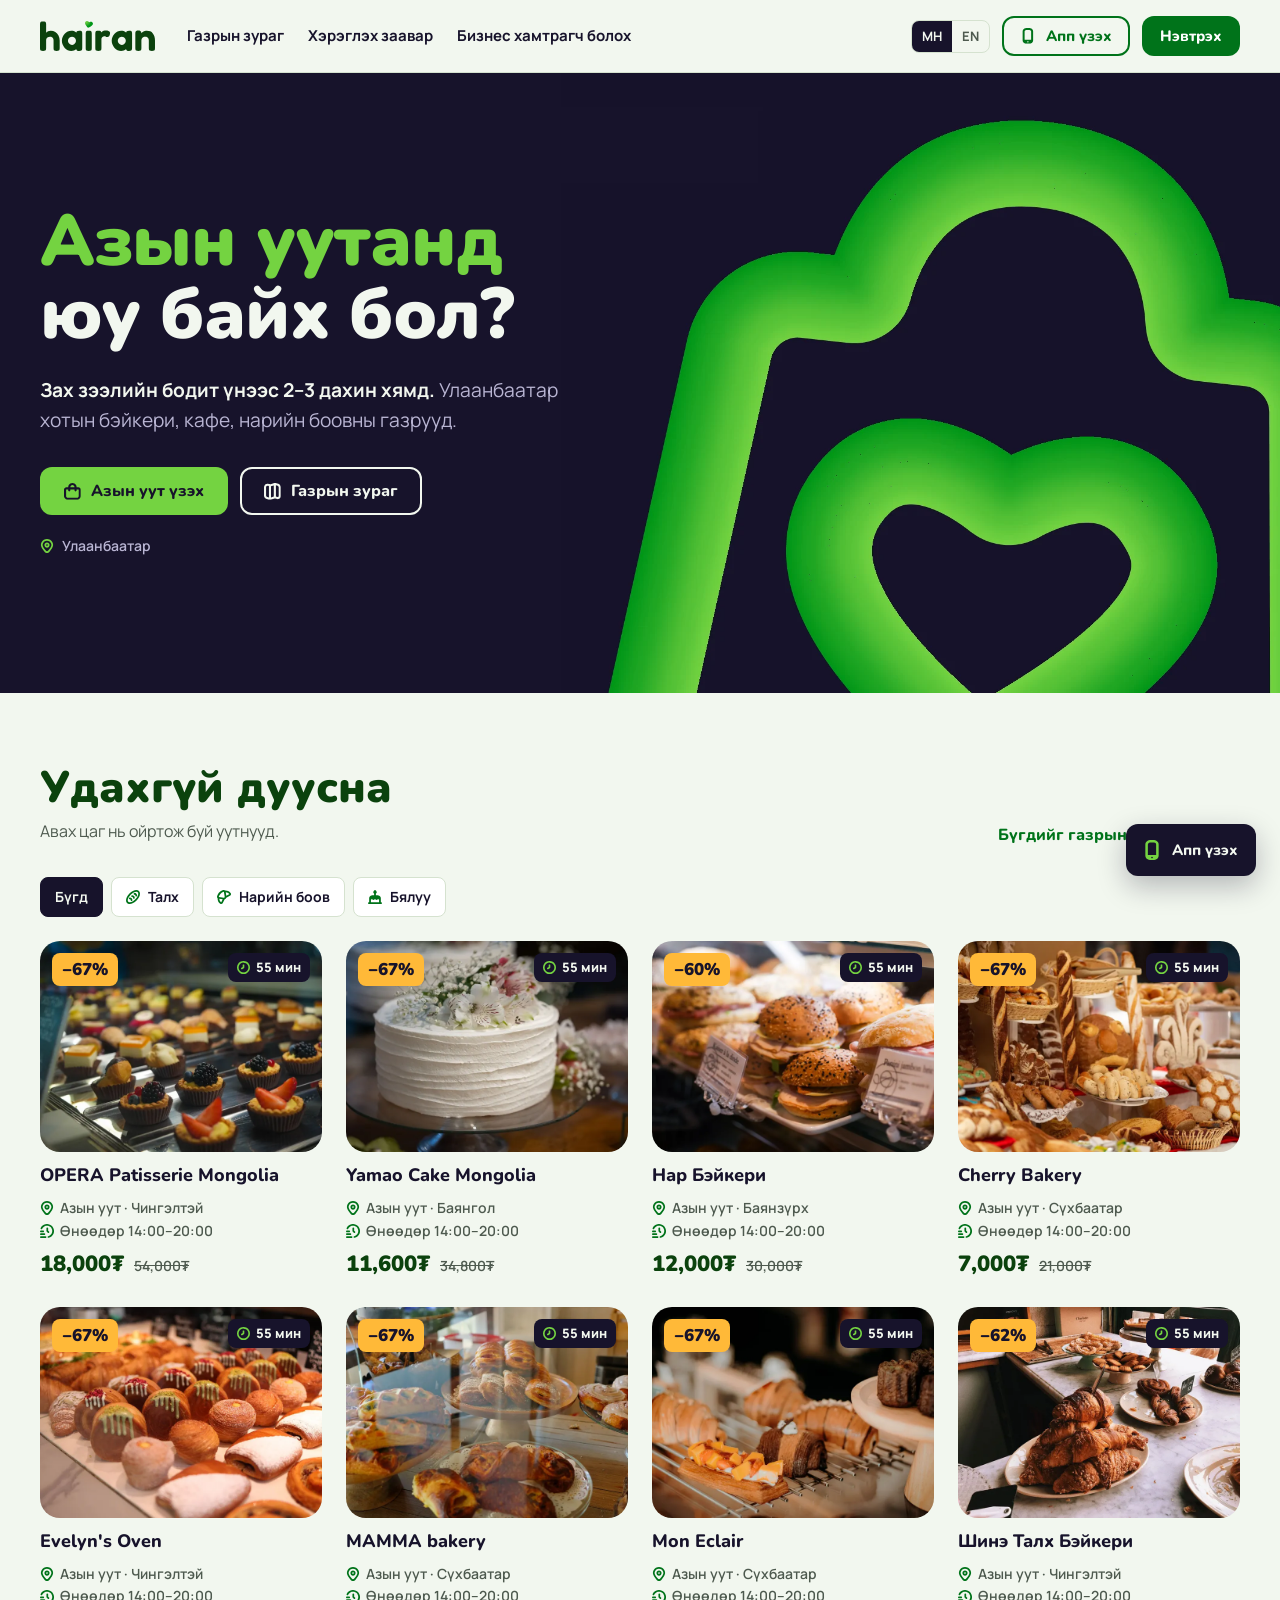
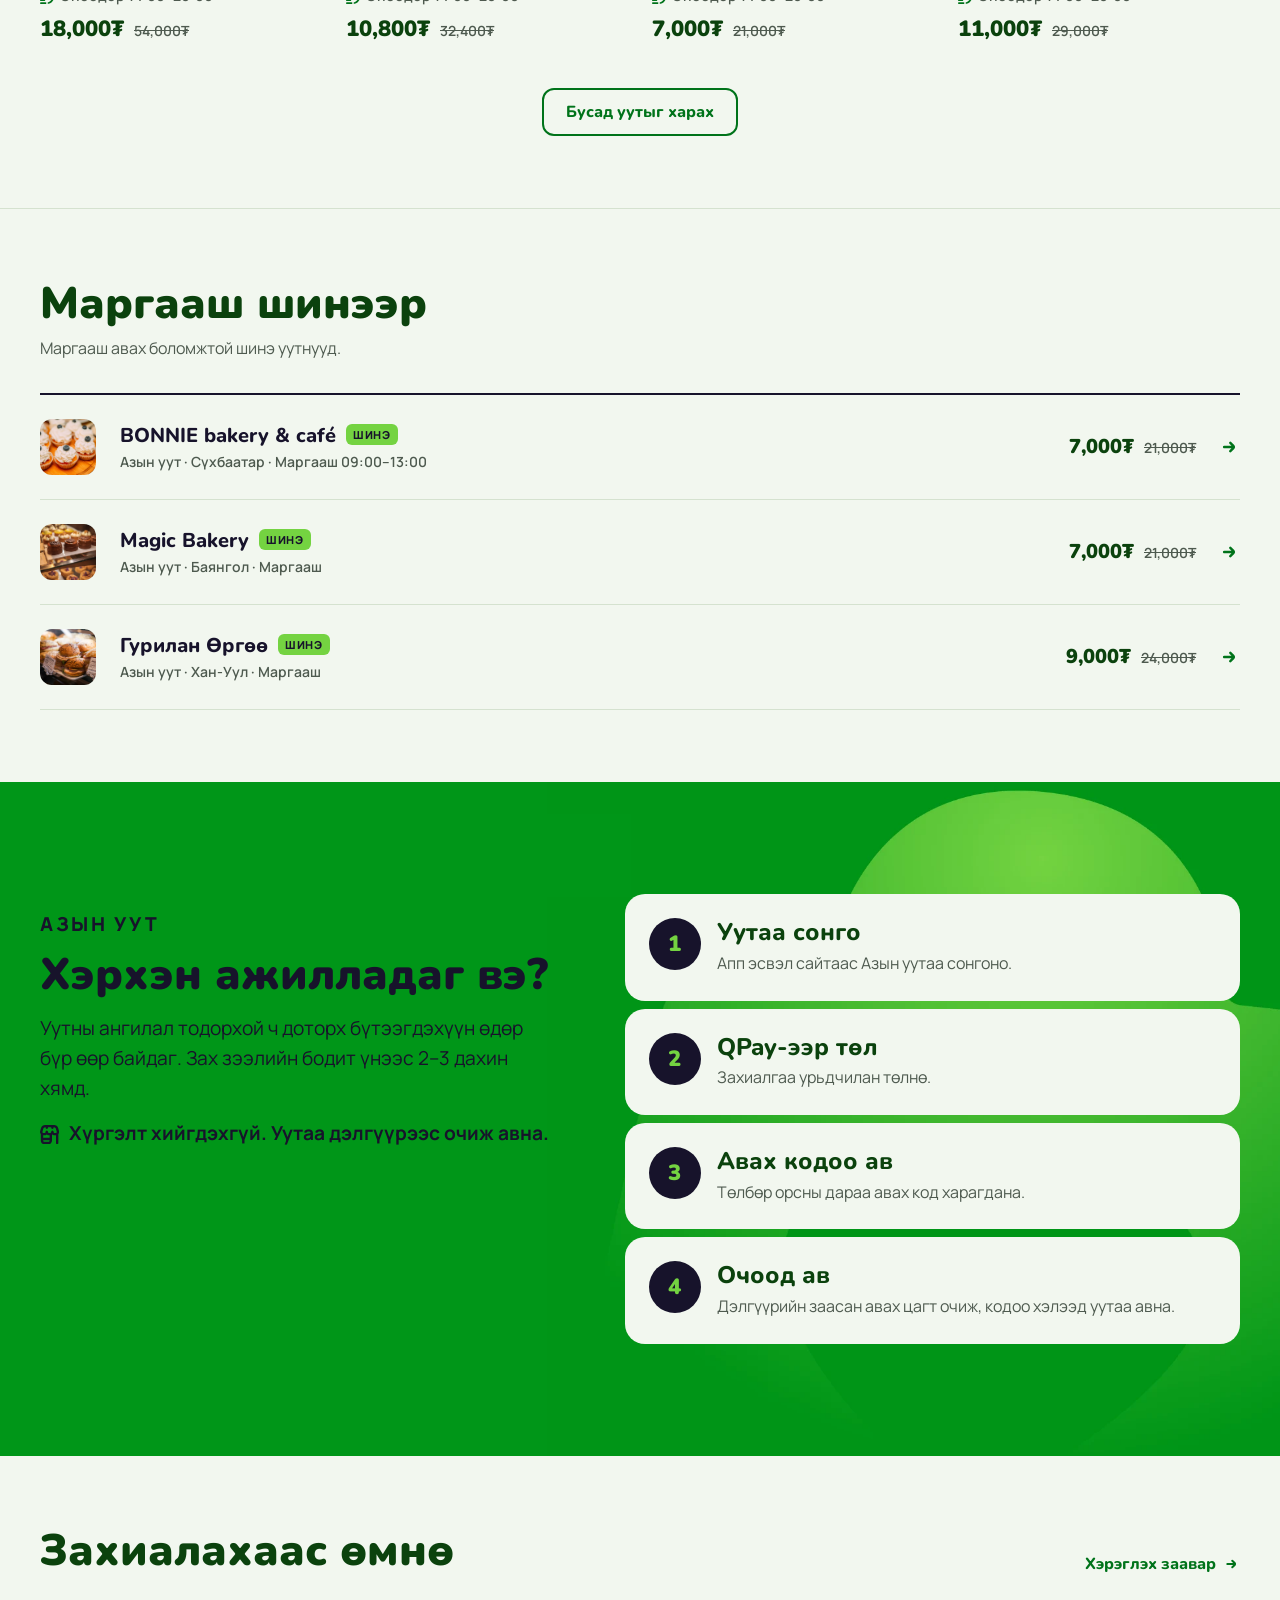
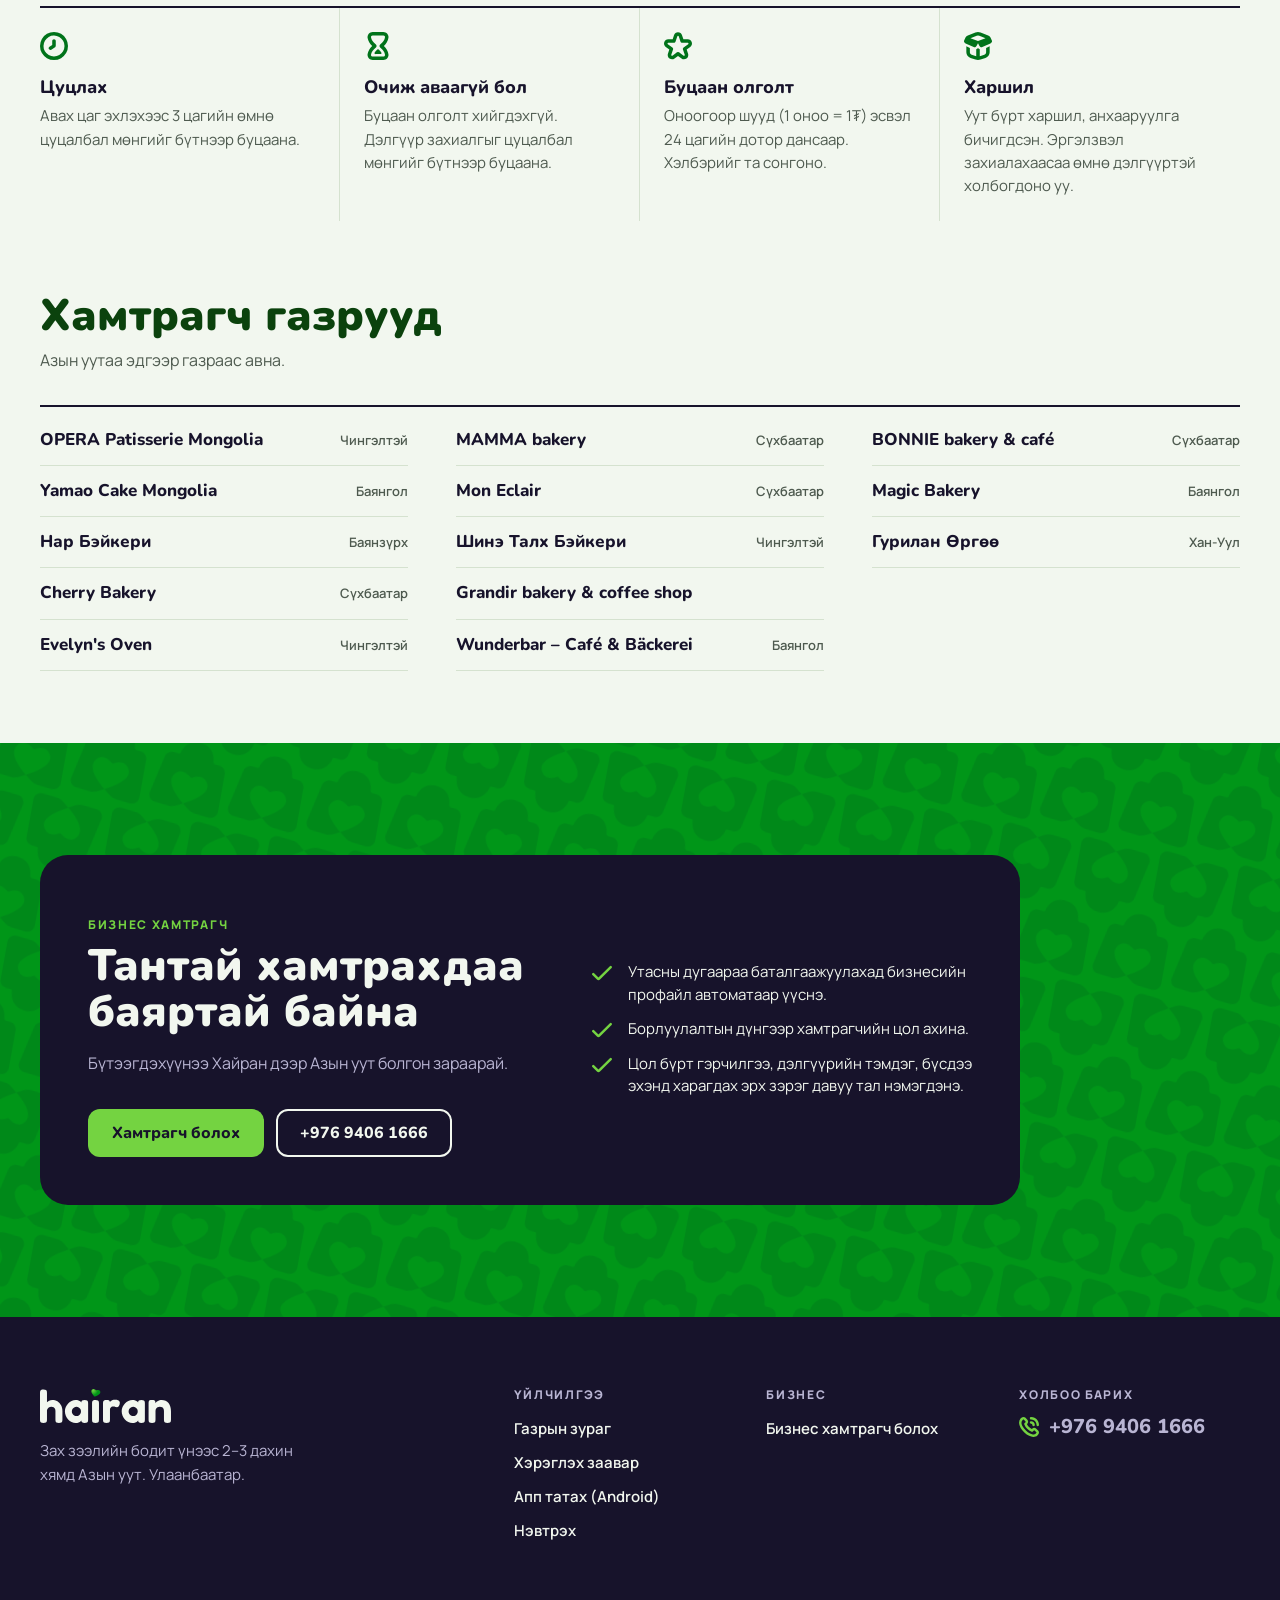
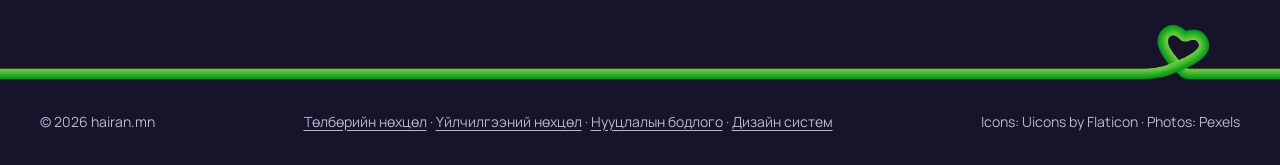
==== index.html @ 7cdca640 "Hairan homepage demo Co-Authored-By: Claude Opus 5.5 <noreply@anthropic.com> Claude-Session: https:/" ====
<!doctype html>
<html lang="mn">
<head>
<meta charset="utf-8">
<meta name="viewport" content="width=device-width, initial-scale=1, viewport-fit=cover">
<title>Хайран · Азын уут</title>
<meta name="claude:viewport-fit-sides" content="cover">
<meta name="description" content="Зах зээлийн бодит үнээс 2–3 дахин хямд Азын уут. Улаанбаатар.">
<link rel="icon" href="assets/logo/logo-icon.svg" type="image/svg+xml">
<link rel="stylesheet" href="css/fonts.css">
<link rel="stylesheet" href="css/tokens.css">
<link rel="stylesheet" href="css/site.css">
<link rel="stylesheet" href="css/app.css">
</head>
<body>
<svg xmlns="http://www.w3.org/2000/svg" aria-hidden="true" style="position:absolute;width:0;height:0;overflow:hidden"><symbol id="i-arrow-right" viewBox="0 0 300 300"><path d="M239 230 288 181Q300 168 300.0 150.0Q300 132 288 119L239 70Q234 65 226.0 65.0Q218 65 212.5 70.5Q207 76 207.0 83.5Q207 91 213 97L247 131L19 132Q11 132 5.5 137.5Q0 143 0 150Q0 158 5.5 163.5Q11 169 19 169H247L213 203Q207 209 207.0 216.5Q207 224 212.5 229.5Q218 235 225.5 235.0Q233 235 239 230Z"/></symbol><symbol id="i-arrow-small-right" viewBox="0 0 300 300"><path d="M213 119 168 74Q163 69 155.0 69.0Q147 69 141.5 74.5Q136 80 136.0 87.5Q136 95 142 101L172 131H63Q55 131 49.5 136.5Q44 142 44.0 150.0Q44 158 49.5 163.5Q55 169 63 169H172L142 199Q136 205 136.0 212.5Q136 220 141.5 225.5Q147 231 155.0 231.0Q163 231 168 226L213 181Q226 168 226.0 150.0Q226 132 213 119Z"/></symbol><symbol id="i-badge-percent" viewBox="0 0 300 300"><path d="M150 300Q135 300 121.5 294.0Q108 288 97 277Q82 278 68.5 272.5Q55 267 44.0 256.0Q33 245 27.5 231.5Q22 218 23 203Q8 190 3.0 170.0Q-2 150 3.0 130.0Q8 110 23 97Q22 82 27.5 68.5Q33 55 44.0 44.0Q55 33 68.5 27.5Q82 22 97 23Q110 8 130.0 3.0Q150 -2 170.0 3.0Q190 8 203 23Q217 22 231.0 27.5Q245 33 256.0 44.0Q267 55 272.5 68.5Q278 82 277 97Q292 110 297.0 130.0Q302 150 297.0 170.0Q292 190 277 203Q278 218 272.5 231.5Q267 245 256.0 256.0Q245 267 231.5 272.5Q218 278 203 277Q192 288 178.5 294.0Q165 300 150 300ZM105 239Q115 239 121.0 248.0Q127 257 138.5 260.5Q150 264 161.5 260.5Q173 257 179 247Q182 242 187.5 240.0Q193 238 198 239Q207 241 215.0 238.5Q223 236 229.5 229.5Q236 223 238.5 215.0Q241 207 239 198Q238 193 240.0 187.5Q242 182 247 179Q257 173 260.5 161.5Q264 150 260.5 138.5Q257 127 247 121Q242 118 240.0 112.5Q238 107 239 102Q241 93 238.5 85.0Q236 77 229.5 70.5Q223 64 215.0 61.5Q207 59 198 61Q193 62 187.5 60.0Q182 58 179 53Q173 43 161.5 39.5Q150 36 138.5 39.5Q127 43 121 53Q118 58 112.5 60.0Q107 62 102 61Q93 59 85.0 61.5Q77 64 70.5 70.5Q64 77 61.5 85.0Q59 93 61 102Q62 107 60.0 112.5Q58 118 53 121Q43 127 39.5 138.5Q36 150 39.5 161.5Q43 173 53 179Q58 182 60.0 187.5Q62 193 61 198Q59 207 61.5 215.0Q64 223 70.5 229.5Q77 236 85.0 238.5Q93 241 102 239ZM106 100Q95 100 90.0 109.5Q85 119 90.0 128.0Q95 137 106.5 137.0Q118 137 122.5 128.0Q127 119 122.5 109.5Q118 100 106 100ZM194 162Q182 163 177.5 172.0Q173 181 177.5 190.5Q182 200 193.5 200.0Q205 200 210.0 190.5Q215 181 210.0 172.0Q205 163 194 162ZM141 198 191 123Q195 116 193.5 108.5Q192 101 185.5 97.0Q179 93 171.5 94.5Q164 96 159 102L109 177Q105 184 106.5 191.5Q108 199 113.5 202.5Q119 206 125 206Q135 206 141 198Z"/></symbol><symbol id="i-bookmark" viewBox="0 0 300 300"><path d="M219 0H81Q63 0 47.0 9.5Q31 19 22.0 34.5Q13 50 12 69V256Q13 269 20.5 280.5Q28 292 40.5 296.5Q53 301 66.0 298.5Q79 296 88 286L149 221L212 287Q221 296 234.5 299.0Q248 302 260.0 297.0Q272 292 279.5 281.0Q287 270 288 256V69Q287 50 278.0 34.5Q269 19 253.0 9.5Q237 0 219 0ZM250 256Q250 261 246.0 262.5Q242 264 239 261L163 181Q157 175 149 175Q141 175 136 181L61 260Q58 263 54.0 261.5Q50 260 50 256V69Q50 56 59.0 46.5Q68 37 81 38H219Q232 37 241.0 46.5Q250 56 250 69Z"/></symbol><symbol id="i-box-open" viewBox="0 0 300 300"><path d="M296 87 284 59Q275 44 259 38L178 5Q164 0 149.5 0.0Q135 0 122 5L41 38Q25 44 16 59L4 87Q-3 97 1.5 108.0Q6 119 17 123L104 162Q108 164 112 164Q119 164 124.5 160.5Q130 157 134 151L150 121L166 151Q170 157 175.5 160.5Q181 164 188 164Q192 164 196 162L283 123Q294 119 298.5 108.0Q303 97 296 87ZM231 67 150 97 69 67 136 40Q143 37 150.0 37.0Q157 37 164 40ZM275 154V216Q275 237 262.5 254.0Q250 271 230 278L178 295Q165 300 150.0 300.0Q135 300 122 295L70 278Q50 271 37.5 254.0Q25 237 25 216V154L63 171V216Q63 225 68.0 232.5Q73 240 82 243L131 259V184Q143 180 150 171Q157 180 169 185V259L218 243Q227 240 232.0 232.5Q237 225 237 216V171Z"/></symbol><symbol id="i-bread" viewBox="0 0 300 300"><path d="M79 300Q63 301 48.0 295.0Q33 289 22 278Q1 257 0.5 222.5Q0 188 19.0 148.5Q38 109 73.5 73.5Q109 38 148.5 19.0Q188 0 222.5 0.5Q257 1 278.0 22.0Q299 43 299.5 77.5Q300 112 281.0 151.5Q262 191 226.5 226.0Q191 261 152.0 280.5Q113 300 79 300ZM221 38Q196 38 165 53Q131 70 100 100Q72 129 55 161Q40 191 38.0 215.5Q36 240 48.0 252.0Q60 264 84.5 262.0Q109 260 139 245Q171 228 199.5 199.5Q228 171 245 139Q260 109 262.0 84.5Q264 60 251.5 48.0Q239 36 221 38ZM188 169Q188 157 184.0 146.5Q180 136 172.0 128.0Q164 120 153.5 116.0Q143 112 131 113Q123 112 118.0 117.5Q113 123 112.5 131.0Q112 139 117.5 144.5Q123 150 131.0 149.5Q139 149 145.0 155.0Q151 161 150.5 169.0Q150 177 155.5 182.5Q161 188 169.0 188.0Q177 188 182.5 182.5Q188 177 188 169ZM238 119Q238 107 234.0 96.5Q230 86 222.0 78.0Q214 70 203.5 66.0Q193 62 181 63Q173 62 167.5 67.5Q162 73 162.5 81.0Q163 89 168.0 94.5Q173 100 181.0 99.5Q189 99 195.0 105.0Q201 111 200.5 119.0Q200 127 205.5 132.5Q211 138 219.0 137.5Q227 137 232.5 132.0Q238 127 238 119ZM138 219Q138 207 134.0 196.5Q130 186 122.0 178.0Q114 170 103.5 166.0Q93 162 81 163Q73 162 67.5 167.5Q62 173 62.5 181.0Q63 189 68.0 194.5Q73 200 81.0 199.5Q89 199 95.0 205.0Q101 211 100.5 219.0Q100 227 105.5 232.5Q111 238 119.0 237.5Q127 237 132.5 232.0Q138 227 138 219Z"/></symbol><symbol id="i-cake-birthday" viewBox="0 0 300 300"><path d="M281 262H275V179Q275 161 266.0 145.5Q257 130 242.0 121.5Q227 113 209 113H169V79Q177 74 182.0 65.5Q187 57 187 47Q184 25 169 9Q161 0 150.0 0.0Q139 0 131 9Q116 25 113 47Q113 57 118.0 65.5Q123 74 131 79V112H91Q73 113 58.0 121.5Q43 130 34.0 145.5Q25 161 25 179V262H19Q11 262 5.5 267.5Q0 273 0.0 281.0Q0 289 5.5 294.5Q11 300 19 300H281Q289 300 294.5 294.5Q300 289 300.0 281.0Q300 273 294.5 267.5Q289 262 281 262ZM63 209Q71 207 77.0 200.5Q83 194 84 186Q86 198 95.5 205.5Q105 213 117.0 213.0Q129 213 138.5 205.5Q148 198 150 186Q152 198 161.5 205.5Q171 213 183.0 213.0Q195 213 204.5 205.5Q214 198 216 186Q217 194 223.0 200.5Q229 207 237 209V262H63Z"/></symbol><symbol id="i-check" viewBox="0 0 300 300"><path d="M97 258Q84 258 74 249L6 180Q0 175 0.0 167.0Q0 159 6 154Q11 148 19.0 148.0Q27 148 32 154L97 218L268 47Q273 42 281.0 42.0Q289 42 294 47Q300 53 300.0 60.5Q300 68 294 74L120 249Q110 258 97 258Z"/></symbol><symbol id="i-clock" viewBox="0 0 300 300"><path d="M150 0Q109 0 74.5 20.0Q40 40 20.0 74.5Q0 109 0.0 150.0Q0 191 20.0 225.5Q40 260 74.5 280.0Q109 300 150.0 300.0Q191 300 225.5 280.0Q260 260 280.0 225.5Q300 191 300.0 150.0Q300 109 280.0 74.5Q260 40 225.5 20.0Q191 0 150 0ZM150 262Q119 262 93.5 247.0Q68 232 52.5 206.5Q37 181 37.5 150.0Q38 119 53.0 93.5Q68 68 93.5 52.5Q119 37 150.0 37.5Q181 38 206.5 53.0Q232 68 247.5 93.5Q263 119 262.5 150.0Q262 181 247.0 206.5Q232 232 206.5 247.0Q181 262 150 263ZM131 138 101 157Q95 161 93.0 168.5Q91 176 95 183Q99 189 107.0 191.0Q115 193 121 189L157 166Q163 163 166.0 157.0Q169 151 169 145V97Q169 89 163.5 83.5Q158 78 150 78Q142 78 136.5 83.5Q131 89 131 97Z"/></symbol><symbol id="i-croissant" viewBox="0 0 300 300"><path d="M291 62Q269 36 238.5 23.0Q208 10 174 13Q171 9 166 6Q158 1 149.0 0.0Q140 -1 132 2Q93 14 62.5 40.0Q32 66 14 101Q7 116 2 133Q-1 141 0.0 150.0Q1 159 6 167Q9 171 13 175Q11 208 23.5 238.5Q36 269 62 291Q69 297 78.0 299.0Q87 301 96.0 299.0Q105 297 112.5 291.5Q120 286 124 277L165 199Q177 195 186.0 186.0Q195 177 199 164L277 124Q286 120 291.5 112.5Q297 105 299.0 96.0Q301 87 299.0 78.0Q297 69 291 62ZM38 144Q49 106 77.0 78.0Q105 50 143 38Q145 37 146.5 38.0Q148 39 148 41L165 143Q166 153 159.5 159.5Q153 166 143 165L41 149Q39 148 38.0 146.5Q37 145 38 144ZM91 260Q90 262 88.5 262.5Q87 263 86 262Q70 248 60.5 228.5Q51 209 51 188L122 199ZM260 91 199 122 188 50Q209 51 228.5 60.0Q248 69 262 86Q263 87 262.5 88.5Q262 90 260 91Z"/></symbol><symbol id="i-cross" viewBox="0 0 300 300"><path d="M177 150 295 32Q300 27 300.0 19.0Q300 11 294.5 5.5Q289 0 281.0 0.0Q273 0 268 5L150 123L32 5Q27 0 19.0 0.0Q11 0 5.5 5.5Q0 11 0.0 19.0Q0 27 5 32L123 150L5 268Q0 273 0.0 281.0Q0 289 5.5 294.5Q11 300 19.0 300.0Q27 300 32 295L150 177L268 295Q273 300 281.0 300.0Q289 300 294.5 294.5Q300 289 300.0 281.0Q300 273 295 268Z"/></symbol><symbol id="i-envelope" viewBox="0 0 300 300"><path d="M231 12H69Q50 13 34.5 22.0Q19 31 9.5 47.0Q0 63 0 81V219Q0 237 9.5 253.0Q19 269 34.5 278.0Q50 287 69 287H231Q250 287 265.5 278.0Q281 269 290.5 253.0Q300 237 300 219V81Q300 63 290.5 47.0Q281 31 265.5 22.0Q250 13 231 13ZM231 50Q243 50 252 58L171 139Q162 147 150.0 147.0Q138 147 130 139L48 58Q57 50 69 50ZM231 250H69Q56 250 47.0 241.0Q38 232 38 219V100L103 166Q112 175 124.5 180.0Q137 185 150.0 185.0Q163 185 175.5 180.0Q188 175 197 166L263 100V219Q262 232 253.0 241.0Q244 250 231 250Z"/></symbol><symbol id="i-globe" viewBox="0 0 300 300"><path d="M150 0Q109 0 74.5 20.0Q40 40 20.0 74.5Q0 109 0.0 150.0Q0 191 20.0 225.5Q40 260 74.5 280.0Q109 300 150.0 300.0Q191 300 225.5 280.0Q260 260 280.0 225.5Q300 191 300.0 150.0Q300 109 280.0 74.5Q260 40 225.5 20.0Q191 0 150 0ZM262 137H218Q214 88 190 45Q219 56 238.5 81.0Q258 106 262 138ZM121 175H179Q171 215 150 249Q129 215 121 175ZM119 137Q125 91 150 51Q175 91 181 138ZM110 45Q86 88 82 138H38Q42 106 61.5 81.0Q81 56 110 45ZM40 175H83Q89 218 110 255Q84 245 65.5 224.0Q47 203 40 175ZM190 255Q211 218 217 175H260Q253 203 234.5 224.0Q216 245 190 255Z"/></symbol><symbol id="i-heart" viewBox="0 0 300 300"><path d="M216 23Q196 23 178.5 32.0Q161 41 150 57Q139 41 121.5 32.0Q104 23 84 23Q61 24 41.0 36.5Q21 49 10.0 69.5Q-1 90 0 114Q0 153 35 199Q62 235 108 273Q126 288 150.0 288.0Q174 288 193 273Q238 235 265 199Q300 153 300 114Q301 90 290.0 69.5Q279 49 259.0 36.5Q239 24 216 23ZM168 244Q160 251 150.0 251.0Q140 251 132 244Q87 207 62.5 173.0Q38 139 38 114Q36 93 50.0 77.5Q64 62 84 61Q105 62 118.5 77.5Q132 93 131 114Q131 122 136.5 127.5Q142 133 150.0 133.0Q158 133 163.5 127.5Q169 122 169 114Q168 93 181.5 77.5Q195 62 216 61Q236 62 250.0 77.5Q264 93 262 114Q263 139 238.0 173.0Q213 207 168 244Z"/></symbol><symbol id="i-home" viewBox="0 0 300 300"><path d="M287 109 199 20Q185 7 167.5 2.5Q150 -2 132.5 2.5Q115 7 101 20L13 109Q0 121 0 140V269Q0 282 9.0 291.0Q18 300 31 300H269Q282 300 291.0 291.0Q300 282 300 269V140Q300 121 287 109ZM262 262H200V223Q200 203 186.0 189.0Q172 175 152 175H148Q128 175 114.0 189.0Q100 203 100 223V262H37V140Q38 137 39 135L128 47Q137 37 150.0 37.0Q163 37 172 47L261 135Q262 137 263 140V262Z"/></symbol><symbol id="i-hourglass-end" viewBox="0 0 300 300"><path d="M213 150Q232 133 245.0 110.5Q258 88 262 62Q264 51 260.5 39.5Q257 28 249.5 19.0Q242 10 231.0 5.0Q220 0 208 0H92Q80 0 69.5 5.0Q59 10 51.0 19.0Q43 28 40.0 39.5Q37 51 38 62Q43 88 55.5 110.5Q68 133 88 150Q68 167 55.5 189.5Q43 212 38 238Q37 249 40.0 260.5Q43 272 51.0 281.0Q59 290 69.5 295.0Q80 300 92 300H208Q220 300 231.0 295.0Q242 290 249.5 281.0Q257 272 260.5 260.5Q264 249 262 238Q258 212 245.0 189.5Q232 167 213 150ZM221 256Q216 262 208 262H92Q84 262 79.0 256.5Q74 251 75 243Q82 201 128 165Q135 159 135.0 150.0Q135 141 128 135Q82 99 75 57Q74 49 79.0 43.5Q84 38 92 38H208Q216 38 221.0 43.5Q226 49 225 57Q219 99 173 135Q166 141 166.0 150.0Q166 159 173 165Q219 201 225 243Q226 251 221 256ZM160 190 157 187Q154 185 150.0 185.0Q146 185 143 187L140 190Q122 203 113 223Q111 228 114.5 233.0Q118 238 123 237H177Q182 237 185.5 232.5Q189 228 187 223Q178 203 160 190Z"/></symbol><symbol id="i-leaf" viewBox="0 0 300 300"><path d="M288 12Q281 6 272.0 2.5Q263 -1 253 0Q205 5 162 16Q90 33 62 62Q40 84 31.0 112.5Q22 141 26.5 170.5Q31 200 49 224L5 268Q0 273 0.0 281.0Q0 289 5.5 294.5Q11 300 19.0 300.0Q27 300 32 295L76 251Q100 269 129.5 273.5Q159 278 187.5 269.0Q216 260 238 238Q267 209 285 138Q295 95 300 46Q301 37 297.5 28.0Q294 19 288 12ZM211 212Q190 234 159.5 237.0Q129 240 103 224L207 119Q213 114 213.0 106.0Q213 98 207.5 92.5Q202 87 194.0 87.0Q186 87 180 93L76 197Q60 171 63.0 140.5Q66 110 88 89Q108 69 161 55Q205 43 257 38Q259 37 261.0 39.0Q263 41 262 43Q258 95 246 139Q231 192 211 212Z"/></symbol><symbol id="i-map" viewBox="0 0 300 300"><path d="M256 14H255L223 3Q204 -3 184 2L118 22Q108 24 98 20L92 17Q77 11 60.0 12.5Q43 14 29.5 23.0Q16 32 8.0 47.0Q0 62 0 78V222Q0 245 13.5 262.5Q27 280 48 286L82 297Q92 300 101.5 300.0Q111 300 120 298L189 278Q197 276 204 279L233 287Q245 290 257.0 287.0Q269 284 279.0 276.5Q289 269 294.5 257.5Q300 246 300 234V77Q300 56 288.0 38.5Q276 21 256 14ZM175 44V243L125 257V58ZM59 250Q49 248 43.5 240.0Q38 232 37 222V78Q37 71 40.5 64.5Q44 58 51.0 53.5Q58 49 67 49Q72 49 77 51L88 56V259ZM263 234Q262 242 256.0 247.0Q250 252 242 251L213 242V39L243 50Q252 53 257.0 60.5Q262 68 263 77Z"/></symbol><symbol id="i-marker" viewBox="0 0 300 300"><path d="M150 0Q114 0 84.0 17.5Q54 35 36.5 65.5Q19 96 19 131Q19 185 101 278Q110 288 123.0 294.0Q136 300 150.0 300.0Q164 300 177.0 294.0Q190 288 200 278Q281 185 281 131Q281 96 263.5 65.5Q246 35 216.0 17.5Q186 0 150 0ZM171 253Q163 262 150.0 262.0Q137 262 129 253Q94 214 75.0 182.0Q56 150 56 131Q56 106 68.5 84.5Q81 63 102.5 50.5Q124 38 149.5 38.0Q175 38 196.5 50.5Q218 63 231.0 84.5Q244 106 244 131Q244 150 225.0 182.0Q206 214 171 253ZM150 76Q127 76 111.0 92.0Q95 108 95.0 130.5Q95 153 111.0 169.0Q127 185 150.0 185.0Q173 185 189.0 169.0Q205 153 205.0 130.5Q205 108 189.0 92.0Q173 76 150 76ZM150 147Q145 147 140.5 144.5Q136 142 134.0 137.0Q132 132 133.0 127.0Q134 122 138.0 118.5Q142 115 147.0 114.0Q152 113 156.5 114.5Q161 116 164.0 120.5Q167 125 167.0 131.0Q167 137 162.0 142.0Q157 147 150 147Z"/></symbol><symbol id="i-menu-burger" viewBox="0 0 300 300"><path d="M281 131H19Q11 131 5.5 136.5Q0 142 0.0 150.0Q0 158 5.5 163.5Q11 169 19 169H281Q289 169 294.5 163.5Q300 158 300.0 150.0Q300 142 294.5 136.5Q289 131 281 131ZM19 81H281Q289 81 294.5 75.5Q300 70 300.0 62.5Q300 55 294.5 49.5Q289 44 281 44H19Q11 44 5.5 49.5Q0 55 0.0 62.5Q0 70 5.5 75.5Q11 81 19 81ZM281 219H19Q11 219 5.5 224.5Q0 230 0.0 237.5Q0 245 5.5 250.5Q11 256 19 256H281Q289 256 294.5 250.5Q300 245 300.0 237.5Q300 230 294.5 224.5Q289 219 281 219Z"/></symbol><symbol id="i-phone-call" viewBox="0 0 300 300"><path d="M219 300Q189 301 152.0 282.5Q115 264 80.5 232.0Q46 200 25 165Q2 126 1 91Q-1 52 23 24L37 12Q50 0 67.5 0.5Q85 1 98 13L125 42Q138 55 137.5 72.5Q137 90 125 103L120 108Q131 132 149.5 150.5Q168 169 192 180L197 175Q210 163 228.0 163.0Q246 163 259 175L287 201Q300 214 300.0 232.0Q300 250 288 263L276 277Q264 288 249.5 294.0Q235 300 219 300ZM49 51Q32 73 40 107Q48 137 73.5 170.0Q99 203 133.0 228.0Q167 253 197 260Q230 268 249 251L261 237Q263 235 263.0 232.5Q263 230 261 228L233 202Q230 200 228.0 200.0Q226 200 223 202L209 216Q205 220 199.5 221.0Q194 222 189 220Q151 206 122.5 177.5Q94 149 80 111Q78 106 79.0 100.5Q80 95 84 91L98 77Q100 75 100.0 72.5Q100 70 98 68L71 39Q69 37 67.0 37.5Q65 38 63 39ZM210 189ZM300 119Q300 87 284.0 59.5Q268 32 240.5 16.0Q213 0 181 0Q173 0 167.5 5.5Q162 11 162.5 19.0Q163 27 168.0 32.5Q173 38 181 38Q203 38 222.0 48.5Q241 59 251.5 78.0Q262 97 263 119Q263 127 268.0 132.5Q273 138 281.0 137.5Q289 137 294.5 132.0Q300 127 300 119ZM238 119Q237 95 221.0 79.0Q205 63 181 62Q173 62 167.5 67.5Q162 73 162.5 81.0Q163 89 168.0 94.5Q173 100 181.0 100.0Q189 100 194.5 105.5Q200 111 200.0 119.0Q200 127 205.5 132.5Q211 138 219.0 137.5Q227 137 232.5 132.0Q238 127 238 119Z"/></symbol><symbol id="i-qr-scan" viewBox="0 0 300 300"><path d="M300 144Q300 152 294.5 157.0Q289 162 281 162H19Q11 163 5.5 157.5Q0 152 0.0 144.0Q0 136 5.5 130.5Q11 125 19 125H281Q289 125 294.5 130.5Q300 136 300 144ZM19 100Q27 100 32.0 94.5Q37 89 37 81V69Q38 56 47.0 46.5Q56 37 69 37H81Q89 37 94.5 32.0Q100 27 100.0 19.0Q100 11 94.5 5.5Q89 0 81 0H69Q50 0 34.5 9.5Q19 19 9.5 34.5Q0 50 0 69V81Q0 89 5.5 94.5Q11 100 19 100ZM81 262H69Q56 262 47.0 253.0Q38 244 38 231V219Q38 211 32.5 205.5Q27 200 19.0 200.0Q11 200 5.5 205.5Q0 211 0 219V231Q0 250 9.5 265.5Q19 281 34.5 290.5Q50 300 69 300H81Q89 300 94.5 294.5Q100 289 100.0 281.0Q100 273 94.5 268.0Q89 263 81 263ZM281 200Q273 200 268.0 205.5Q263 211 263 219V231Q263 244 253.5 253.0Q244 262 231 262H219Q211 262 205.5 267.5Q200 273 200.0 281.0Q200 289 205.5 294.5Q211 300 219 300H231Q250 300 265.5 290.5Q281 281 290.5 265.5Q300 250 300 231V219Q300 211 294.5 205.5Q289 200 281 200ZM231 0H219Q211 0 205.5 5.5Q200 11 200.0 19.0Q200 27 205.5 32.0Q211 37 219 37H231Q244 37 253.5 46.5Q263 56 263 69V81Q263 89 268.0 94.5Q273 100 281.0 100.0Q289 100 294.5 94.5Q300 89 300 81V69Q300 50 290.5 34.5Q281 19 265.5 9.5Q250 0 231 0Z"/></symbol><symbol id="i-recycle" viewBox="0 0 300 300"><path d="M97 38 104 26Q112 14 124.0 7.0Q136 0 150.0 0.0Q164 0 176.0 7.0Q188 14 196 26L222 68L239 56Q244 53 249.5 53.0Q255 53 260.0 56.0Q265 59 267.0 64.5Q269 70 268 75L259 125Q257 133 250.5 139.0Q244 145 235 145L181 135Q175 134 171.0 130.0Q167 126 166.0 120.5Q165 115 167.0 109.5Q169 104 174 101L191 89L164 45Q159 38 150.0 38.0Q141 38 136 45L128 58Q126 62 121.5 64.5Q117 67 112.0 67.0Q107 67 102.5 64.0Q98 61 96.0 56.5Q94 52 94.0 47.0Q94 42 97 38ZM292 181 285 169Q282 165 277.5 162.5Q273 160 268.0 160.0Q263 160 258.5 163.0Q254 166 252.0 170.5Q250 175 250.0 180.0Q250 185 253 189L260 201Q265 209 260.5 217.0Q256 225 246 225H188V206Q188 201 184.5 196.0Q181 191 176.0 189.0Q171 187 165.5 188.0Q160 189 156 193L121 225Q113 232 112.5 243.5Q112 255 121 262L156 295Q160 299 165.5 300.0Q171 301 176.0 298.5Q181 296 184.5 291.5Q188 287 187 281V263H246Q261 263 273.5 255.5Q286 248 293.0 235.0Q300 222 300.0 207.5Q300 193 292 181ZM101 105Q99 95 90.5 89.0Q82 83 72 85L23 94Q17 96 13.0 100.0Q9 104 8.0 109.5Q7 115 9.0 120.0Q11 125 16 128L33 140L8 181Q0 193 0.0 207.5Q0 222 7.0 235.0Q14 248 26.5 255.5Q39 263 54 263L69 262Q77 262 82.5 256.5Q88 251 87.5 243.5Q87 236 81.5 230.5Q76 225 69 225H54Q44 225 39.5 217.0Q35 209 40 201L64 161L81 173Q86 176 92.0 176.0Q98 176 102.5 173.0Q107 170 109.0 165.0Q111 160 110 154Z"/></symbol><symbol id="i-search" viewBox="0 0 300 300"><path d="M295 268 236 210Q258 181 262.0 146.5Q266 112 252.5 80.0Q239 48 210.0 26.5Q181 5 146.5 1.0Q112 -3 80.0 10.5Q48 24 26.5 52.5Q5 81 1.0 116.0Q-3 151 10.5 183.0Q24 215 53 236Q76 254 103.5 260.0Q131 266 159.0 260.0Q187 254 210 236L268 295Q274 300 281.5 300.0Q289 300 294.5 294.5Q300 289 300.0 281.5Q300 274 295 268ZM132 225Q106 225 85.0 212.5Q64 200 51.0 178.5Q38 157 38.0 131.5Q38 106 51.0 85.0Q64 64 85.0 51.0Q106 38 131.5 38.0Q157 38 178.5 51.0Q200 64 212.5 85.0Q225 106 225.0 131.5Q225 157 212.5 178.5Q200 200 178.5 212.5Q157 225 132 225Z"/></symbol><symbol id="i-shopping-bag" viewBox="0 0 300 300"><path d="M256 77H225V75Q225 55 215.0 37.5Q205 20 187.5 10.0Q170 0 150.0 0.0Q130 0 112.5 10.0Q95 20 85.0 37.5Q75 55 75 75V77H44Q26 78 13.0 90.5Q0 103 0 121V231Q0 250 9.5 265.5Q19 281 34.5 290.5Q50 300 69 300H231Q250 300 265.5 290.5Q281 281 290.5 265.5Q300 250 300 231V121Q300 103 287.0 90.5Q274 78 256 77ZM113 75Q113 59 123.5 48.0Q134 37 150.0 37.0Q166 37 177.0 48.0Q188 59 188 75V77H113ZM263 231Q263 244 253.5 253.5Q244 263 231 263H69Q56 263 46.5 253.5Q37 244 38 231V121Q37 119 39.0 117.0Q41 115 44 115H75V131Q75 139 80.5 144.5Q86 150 94.0 150.0Q102 150 107.0 144.5Q112 139 113 131V115H188V131Q188 139 193.0 144.5Q198 150 206.0 150.0Q214 150 219.5 144.5Q225 139 225 131V115H256Q259 115 261.0 117.0Q263 119 263 121Z"/></symbol><symbol id="i-smartphone" viewBox="0 0 300 300"><path d="M181 0H119Q100 0 84.5 9.5Q69 19 59.5 34.5Q50 50 50 69V231Q50 250 59.5 265.5Q69 281 84.5 290.5Q100 300 119 300H181Q200 300 215.5 290.5Q231 281 240.5 265.5Q250 250 250 231V69Q250 50 240.5 34.5Q231 19 215.5 9.5Q200 0 181 0ZM119 37H181Q194 37 203.0 46.5Q212 56 212 69V225H88V69Q88 56 97.0 47.0Q106 38 119 38ZM150 275Q145 275 141.0 271.5Q137 268 137 262H138Q138 257 141.5 253.5Q145 250 150 250Q155 250 159.0 253.5Q163 257 163 262Q163 268 159.0 271.5Q155 275 150 275Z"/></symbol><symbol id="i-star" viewBox="0 0 300 300"><path d="M86 293Q71 293 59.0 284.5Q47 276 42.5 262.0Q38 248 42 234L57 188L19 160Q7 151 2.5 137.0Q-2 123 2.5 109.5Q7 96 19.0 87.0Q31 78 45 78H93L107 34Q111 20 123.0 11.0Q135 2 150.0 2.0Q165 2 177.0 11.0Q189 20 193 34L208 78H255Q269 78 281.0 87.0Q293 96 297.5 109.5Q302 123 297.5 137.0Q293 151 281 160L243 188L258 234Q262 248 257.5 262.0Q253 276 241.0 284.5Q229 293 214.0 293.0Q199 293 188 284L150 256L113 284Q101 293 86 293ZM45 116Q40 116 38.0 121.5Q36 127 41 130L90 166Q95 170 97.0 175.5Q99 181 97 187L78 245Q76 250 81.0 253.5Q86 257 90 254L139 218Q144 214 150.0 214.0Q156 214 161 218L210 254Q212 255 214.5 255.0Q217 255 219.0 253.5Q221 252 222.0 249.5Q223 247 222 245L203 187Q201 181 203.0 175.5Q205 170 210 166L259 130Q264 127 262.0 121.5Q260 116 255 116H194Q188 116 183.0 112.5Q178 109 176 103L158 45Q156 40 150.0 40.0Q144 40 143 45L124 103Q122 109 117.0 112.5Q112 116 106 116Z"/></symbol><symbol id="i-store-alt" viewBox="0 0 300 300"><path d="M300 106Q300 104 299 101L285 49Q278 27 260.0 13.5Q242 0 219 0H81Q58 0 40.0 13.5Q22 27 15 49L1 101Q-1 112 2.5 122.5Q6 133 13 142V244Q12 267 28.5 283.5Q45 300 69 300H131Q155 300 171.5 283.5Q188 267 188 244V153L194 148Q210 162 231 162H250V281Q250 293 259.5 297.5Q269 302 278.0 297.5Q287 293 287 281V142Q300 126 300 106ZM150 244Q150 252 144.5 257.5Q139 263 131 263H69Q61 262 55.5 257.0Q50 252 50 244V237H150ZM150 200H50V162H69Q90 162 106 148Q122 162 144 162H150ZM244 125H231Q223 125 218.0 119.5Q213 114 213.0 106.0Q213 98 207.5 92.5Q202 87 194.0 87.0Q186 87 180.5 92.5Q175 98 175.0 106.0Q175 114 169.5 119.5Q164 125 156 125H144Q136 125 130.5 119.5Q125 114 125.0 106.0Q125 98 119.5 92.5Q114 87 106.0 87.0Q98 87 92.5 92.5Q87 98 87.5 106.0Q88 114 82.5 119.5Q77 125 69 125H56Q49 125 43.5 120.0Q38 115 38 108L51 60Q54 50 62.0 43.5Q70 37 81 37H88V44Q88 55 97.0 60.0Q106 65 115.5 60.0Q125 55 125 44V37H175V44Q175 55 184.5 60.0Q194 65 203.0 60.0Q212 55 212 44V37H219Q230 37 238.0 43.0Q246 49 249 59L262 108Q262 115 256.5 120.0Q251 125 244 125Z"/></symbol><symbol id="i-time-fast" viewBox="0 0 300 300"><path d="M119 300H19Q11 300 5.5 294.5Q0 289 0.0 281.0Q0 273 5.5 267.5Q11 262 19 262H119Q127 262 132.5 267.5Q138 273 138.0 281.0Q138 289 132.5 294.5Q127 300 119 300ZM94 237H19Q11 237 5.5 232.0Q0 227 0.0 219.0Q0 211 5.5 205.5Q11 200 19 200H94Q102 200 107.0 205.5Q112 211 112.0 219.0Q112 227 107.0 232.5Q102 238 94 237ZM69 175H19Q11 175 5.5 169.5Q0 164 0.0 156.0Q0 148 5.5 143.0Q11 138 19 137H69Q77 137 82.5 142.5Q88 148 88.0 156.0Q88 164 82.5 169.5Q77 175 69 175ZM181 297Q174 297 168.5 292.0Q163 287 162.5 280.0Q162 273 166.0 267.0Q170 261 177 260Q202 253 221.5 237.0Q241 221 252.0 197.5Q263 174 262.5 148.5Q262 123 251.0 100.0Q240 77 219.5 61.0Q199 45 174.0 39.5Q149 34 124.0 40.0Q99 46 79.0 62.0Q59 78 48 102Q45 109 37.5 111.5Q30 114 23.0 110.5Q16 107 13.5 100.0Q11 93 14 86Q29 54 55.5 33.0Q82 12 115.0 4.0Q148 -4 182.0 3.5Q216 11 242.5 32.0Q269 53 284.5 83.5Q300 114 300.5 148.5Q301 183 286.5 213.5Q272 244 245.5 266.0Q219 288 186 296ZM156 75Q148 75 142.5 80.5Q137 86 138 94V147Q138 158 145 165L167 187Q173 193 180.5 193.0Q188 193 193.5 187.5Q199 182 199.0 174.5Q199 167 194 161L175 142V94Q175 86 169.5 80.5Q164 75 156 75Z"/></symbol><symbol id="i-user" viewBox="0 0 300 300"><path d="M143 175Q117 178 95.5 192.5Q74 207 62.0 229.5Q50 252 50 279V281Q50 289 55.5 294.5Q61 300 69 300Q77 300 82.5 294.5Q88 289 88 281V278Q87 253 103.0 234.5Q119 216 144 213Q161 211 176.0 218.0Q191 225 201.0 238.5Q211 252 212 269L213 281Q213 289 218.0 294.5Q223 300 231 300Q239 300 244.5 294.5Q250 289 250 281V275Q250 248 236.5 225.0Q223 202 200.0 188.5Q177 175 150 175ZM150 150Q170 150 187.5 140.0Q205 130 215.0 112.5Q225 95 225.0 75.0Q225 55 215.0 37.5Q205 20 187.5 10.0Q170 0 150.0 0.0Q130 0 112.5 10.0Q95 20 85.0 37.5Q75 55 75.0 75.0Q75 95 85.0 112.5Q95 130 112.5 140.0Q130 150 150 150ZM150 37Q166 37 177.0 48.0Q188 59 188.0 75.0Q188 91 177.0 101.5Q166 112 150.0 112.0Q134 112 123.5 101.5Q113 91 113.0 75.0Q113 59 123.5 48.0Q134 37 150 38Z"/></symbol><symbol id="i-wheat" viewBox="0 0 300 300"><path d="M300 37Q301 29 298.5 22.0Q296 15 290.5 9.5Q285 4 278.0 1.5Q271 -1 263 0Q213 8 192 29L189 32L181 23Q171 13 156.5 13.0Q142 13 131 23Q110 46 102 77Q93 74 84.0 76.5Q75 79 69 86Q55 100 47.0 118.0Q39 136 38 155Q40 188 57 216L5 268Q0 273 0.0 281.0Q0 289 5.5 294.5Q11 300 18.5 300.0Q26 300 32 294L84 242Q112 260 145 262Q164 261 182.0 253.0Q200 245 214 231Q221 225 223.5 216.0Q226 207 224 198Q254 190 277 169Q288 159 288.0 144.0Q288 129 277 119Q272 115 268 111L271 108Q292 87 300 37ZM218 55Q238 41 261 39Q259 62 245 82Q229 90 212 87Q210 70 218 55ZM156 51Q172 69 175 93V99L148 126Q139 110 138 93Q140 69 156 51ZM75 155Q78 132 94 114Q110 131 113 155L112 161L85 188Q77 173 75 155ZM145 225Q127 223 112 215L139 188L145 187Q169 190 186 206Q169 222 145 225ZM207 162Q190 161 174 152L201 125H207Q231 128 249 144Q231 160 207 162Z"/></symbol></svg>
<a class="skip" href="#main" data-i18n="skip">Үндсэн агуулга руу</a>

<header class="site-header">
  <div class="wrap">
    <a class="brand" href="#top" aria-label="hairan"><img src="assets/logo/logotype.svg" alt="hairan" width="158" height="41"></a>
    <nav class="nav" aria-label="Үндсэн цэс">
      <a href="#" data-i18n="nav.map">Газрын зураг</a>
      <a href="#" data-i18n="nav.guide">Хэрэглэх заавар</a>
      <a href="#" data-i18n="nav.partner">Бизнес хамтрагч болох</a>
    </nav>
    <div class="header-tools">
      <div class="lang" role="group" aria-label="Хэл / Language">
        <button type="button" id="lang-mn" aria-pressed="true">МН</button>
        <button type="button" id="lang-en" aria-pressed="false">EN</button>
      </div>
      <button class="btn btn-secondary btn-sm" type="button" data-app-open><svg class="icon" aria-hidden="true"><use href="#i-smartphone"/></svg><span data-i18n="cta.appView">Апп үзэх</span></button>
      <a class="btn btn-primary btn-sm" href="#" data-i18n="cta.login">Нэвтрэх</a>
      <button class="menu-btn" type="button" id="menu-btn" aria-expanded="false" aria-controls="mobile-nav" aria-label="Цэс">
        <svg class="icon" aria-hidden="true"><use href="#i-menu-burger"/></svg>
      </button>
    </div>
  </div>
  <nav class="mobile-nav" id="mobile-nav" data-open="false" aria-label="Цэс">
    <a href="#"><svg class="icon" aria-hidden="true"><use href="#i-map"/></svg><span data-i18n="nav.map">Газрын зураг</span></a>
    <a href="#"><svg class="icon" aria-hidden="true"><use href="#i-check"/></svg><span data-i18n="nav.guide">Хэрэглэх заавар</span></a>
    <a href="#"><svg class="icon" aria-hidden="true"><use href="#i-store-alt"/></svg><span data-i18n="nav.partner">Бизнес хамтрагч болох</span></a>
    <button type="button" class="mn-btn" data-app-open><svg class="icon" aria-hidden="true"><use href="#i-smartphone"/></svg><span data-i18n="cta.appView">Апп үзэх</span></button>
  </nav>
</header>

<main id="main">
  <span id="top"></span>
  <!-- Hero: oversized line logo on Blackberry -->
  <section class="hero on-dark" aria-labelledby="hero-title">
    <img class="hero-art" src="assets/elements/line-logo-dark.webp" alt="" width="1195" height="1030">
    <div class="wrap">
      <div class="hero-copy">
        <h1 id="hero-title" data-i18n-html="hero.title"><em>Азын уутанд</em> юу байх бол?</h1>
        <p class="lead" data-i18n-html="hero.lead"><strong>Зах зээлийн бодит үнээс 2–3 дахин хямд.</strong> Улаанбаатар хотын бэйкери, кафе, нарийн боовны газрууд.</p>
        <div class="actions">
          <a class="btn btn-primary" href="#bags"><svg class="icon" aria-hidden="true"><use href="#i-shopping-bag"/></svg><span data-i18n="hero.cta">Азын уут үзэх</span></a>
          <a class="btn btn-secondary" href="#"><svg class="icon" aria-hidden="true"><use href="#i-map"/></svg><span data-i18n="nav.map">Газрын зураг</span></a>
        </div>
        <p class="hero-place"><svg class="icon" aria-hidden="true"><use href="#i-marker"/></svg><span data-i18n="hero.place">Улаанбаатар</span></p>
      </div>
    </div>
  </section>

  <!-- Ending soon -->
  <section class="section" id="bags" aria-labelledby="bags-title">
    <div class="wrap">
      <div class="sec-head">
        <div>
          <h2 id="bags-title" data-i18n="bags.title">Удахгүй дуусна</h2>
          <p data-i18n="bags.sub">Авах цаг нь ойртож буй уутнууд.</p>
        </div>
        <a class="link-arrow" href="#"><span data-i18n="bags.all">Бүгдийг газрын зураг дээр</span><svg class="icon" aria-hidden="true"><use href="#i-arrow-small-right"/></svg></a>
      </div>
      <div class="chips" role="group" aria-label="Ангилал">
        <button class="chip" type="button" data-filter="all" aria-pressed="true"><span data-i18n="chip.all">Бүгд</span></button>
        <button class="chip" type="button" data-filter="bread" aria-pressed="false"><svg class="icon" aria-hidden="true"><use href="#i-bread"/></svg><span data-i18n="chip.bread">Талх</span></button>
        <button class="chip" type="button" data-filter="pastry" aria-pressed="false"><svg class="icon" aria-hidden="true"><use href="#i-croissant"/></svg><span data-i18n="chip.pastry">Нарийн боов</span></button>
        <button class="chip" type="button" data-filter="cake" aria-pressed="false"><svg class="icon" aria-hidden="true"><use href="#i-cake-birthday"/></svg><span data-i18n="chip.cake">Бялуу</span></button>
      </div>
      <div class="bags" id="bag-grid" aria-live="polite"></div>
      <div class="more"><button class="btn btn-secondary" type="button" id="show-more" data-i18n="bags.more">Бусад уутыг харах</button></div>
    </div>
  </section>

  <!-- Tomorrow: a short list, not cards -->
  <section class="section tomorrow" aria-labelledby="tmr-title">
    <div class="wrap">
      <div class="sec-head">
        <div>
          <h2 id="tmr-title" data-i18n="tmr.title">Маргааш шинээр</h2>
          <p data-i18n="tmr.sub">Маргааш авах боломжтой шинэ уутнууд.</p>
        </div>
      </div>
      <ul class="rows" id="tmr-list"></ul>
    </div>
  </section>

  <!-- How it works: Basil + oversized solid logo -->
  <section class="how" aria-labelledby="how-title">
    <img class="how-art" src="assets/elements/solid-logo-basil.webp" alt="" width="1115" height="1025">
    <div class="wrap">
      <div class="intro">
        <p class="label" data-i18n="how.label">Азын уут</p>
        <h2 id="how-title" data-i18n="how.title">Хэрхэн ажилладаг вэ?</h2>
        <p data-i18n="how.p1">Уутны ангилал тодорхой ч доторх бүтээгдэхүүн өдөр бүр өөр байдаг. Зах зээлийн бодит үнээс 2–3 дахин хямд.</p>
        <p class="no-delivery"><svg class="icon" aria-hidden="true"><use href="#i-store-alt"/></svg><span data-i18n="how.pickup">Хүргэлт хийгдэхгүй. Уутаа дэлгүүрээс очиж авна.</span></p>
      </div>
      <ol class="steps">
        <li class="step"><div><h3 data-i18n="s1.t">Уутаа сонго</h3><p data-i18n="s1.p">Апп эсвэл сайтаас Азын уутаа сонгоно.</p></div></li>
        <li class="step"><div><h3 data-i18n="s2.t">QPay-ээр төл</h3><p data-i18n="s2.p">Захиалгаа урьдчилан төлнө.</p></div></li>
        <li class="step"><div><h3 data-i18n="s3.t">Авах кодоо ав</h3><p data-i18n="s3.p">Төлбөр орсны дараа авах код харагдана.</p></div></li>
        <li class="step"><div><h3 data-i18n="s4.t">Очоод ав</h3><p data-i18n="s4.p">Дэлгүүрийн заасан авах цагт очиж, кодоо хэлээд уутаа авна.</p></div></li>
      </ol>
    </div>
  </section>

  <!-- Rules -->
  <section class="section" aria-labelledby="rules-title">
    <div class="wrap">
      <div class="sec-head">
        <h2 id="rules-title" data-i18n="rules.title">Захиалахаас өмнө</h2>
        <a class="link-arrow" href="#"><span data-i18n="rules.link">Хэрэглэх заавар</span><svg class="icon" aria-hidden="true"><use href="#i-arrow-small-right"/></svg></a>
      </div>
      <div class="rules">
        <div class="rule"><svg class="icon" aria-hidden="true"><use href="#i-clock"/></svg><h3 data-i18n="r1.t">Цуцлах</h3><p data-i18n="r1.p">Авах цаг эхлэхээс 3 цагийн өмнө цуцалбал мөнгийг бүтнээр буцаана.</p></div>
        <div class="rule"><svg class="icon" aria-hidden="true"><use href="#i-hourglass-end"/></svg><h3 data-i18n="r2.t">Очиж аваагүй бол</h3><p data-i18n="r2.p">Буцаан олголт хийгдэхгүй. Дэлгүүр захиалгыг цуцалбал мөнгийг бүтнээр буцаана.</p></div>
        <div class="rule"><svg class="icon" aria-hidden="true"><use href="#i-star"/></svg><h3 data-i18n="r3.t">Буцаан олголт</h3><p data-i18n="r3.p">Оноогоор шууд (1 оноо = 1₮) эсвэл 24 цагийн дотор дансаар. Хэлбэрийг та сонгоно.</p></div>
        <div class="rule"><svg class="icon" aria-hidden="true"><use href="#i-box-open"/></svg><h3 data-i18n="r4.t">Харшил</h3><p data-i18n="r4.p">Уут бүрт харшил, анхааруулга бичигдсэн. Эргэлзвэл захиалахаасаа өмнө дэлгүүртэй холбогдоно уу.</p></div>
      </div>
    </div>
  </section>

  <!-- Partner places -->
  <section class="section" style="padding-top:0" aria-labelledby="shops-title">
    <div class="wrap">
      <div class="sec-head">
        <div>
          <h2 id="shops-title" data-i18n="shops.title">Хамтрагч газрууд</h2>
          <p data-i18n="shops.sub">Азын уутаа эдгээр газраас авна.</p>
        </div>
      </div>
      <div class="shops" id="shop-list"></div>
    </div>
  </section>

  <!-- Become a partner: repeating pattern -->
  <section class="partner" aria-labelledby="partner-title">
    <div class="wrap">
      <div class="partner-panel on-dark">
        <div>
          <p class="label" data-i18n="partner.label">Бизнес хамтрагч</p>
          <h2 id="partner-title" data-i18n="partner.title">Тантай хамтрахдаа баяртай байна</h2>
          <p data-i18n="partner.p">Бүтээгдэхүүнээ Хайран дээр Азын уут болгон зараарай.</p>
          <div class="actions">
            <a class="btn btn-primary" href="#" data-i18n="partner.cta">Хамтрагч болох</a>
            <span class="btn btn-secondary" style="cursor:default">+976 9406 1666</span>
          </div>
        </div>
        <ul class="perks">
          <li><svg class="icon" aria-hidden="true"><use href="#i-check"/></svg><span data-i18n="perk1">Утасны дугаараа баталгаажуулахад бизнесийн профайл автоматаар үүснэ.</span></li>
          <li><svg class="icon" aria-hidden="true"><use href="#i-check"/></svg><span data-i18n="perk2">Борлуулалтын дүнгээр хамтрагчийн цол ахина.</span></li>
          <li><svg class="icon" aria-hidden="true"><use href="#i-check"/></svg><span data-i18n="perk3">Цол бүрт гэрчилгээ, дэлгүүрийн тэмдэг, бүсдээ эхэнд харагдах эрх зэрэг давуу тал нэмэгдэнэ.</span></li>
        </ul>
      </div>
    </div>
  </section>
</main>

<footer class="site-footer on-dark">
  <div class="wrap">
    <div class="foot">
      <div>
        <img src="assets/logo/logotype-white.svg" alt="hairan" width="158" height="41">
        <p data-i18n="foot.about">Зах зээлийн бодит үнээс 2–3 дахин хямд Азын уут. Улаанбаатар.</p>
      </div>
      <div>
        <h2 data-i18n="foot.service">Үйлчилгээ</h2>
        <ul>
          <li><a href="#" data-i18n="nav.map">Газрын зураг</a></li>
          <li><a href="#" data-i18n="nav.guide">Хэрэглэх заавар</a></li>
          <li><a href="#" data-i18n="cta.appLong">Апп татах (Android)</a></li>
          <li><a href="#" data-i18n="cta.login">Нэвтрэх</a></li>
        </ul>
      </div>
      <div>
        <h2 data-i18n="foot.business">Бизнес</h2>
        <ul><li><a href="#" data-i18n="nav.partner">Бизнес хамтрагч болох</a></li></ul>
      </div>
      <div>
        <h2 data-i18n="foot.contact">Холбоо барих</h2>
        <span class="phone"><svg class="icon" aria-hidden="true"><use href="#i-phone-call"/></svg>+976 9406 1666</span>
      </div>
    </div>
  </div>
  <div class="line-motif foot-line" aria-hidden="true"><img src="assets/elements/line-motif.png" alt="" width="849" height="195"></div>
  <div class="wrap legal">
    <span>© 2026 hairan.mn</span>
    <span>
      <a href="#" data-i18n="legal.pay">Төлбөрийн нөхцөл</a> ·
      <a href="#" data-i18n="legal.terms">Үйлчилгээний нөхцөл</a> ·
      <a href="#" data-i18n="legal.privacy">Нууцлалын бодлого</a> ·
      <a href="design-system.html" data-i18n="legal.ds">Дизайн систем</a>
    </span>
    <span>Icons: Uicons by Flaticon · Photos: Pexels</span>
  </div>
</footer>

<nav class="tabbar" aria-label="Апп цэс">
  <a href="#top" aria-current="page"><svg class="icon" aria-hidden="true"><use href="#i-home"/></svg><span data-i18n="tab.home">Нүүр</span></a>
  <a href="#"><svg class="icon" aria-hidden="true"><use href="#i-map"/></svg><span data-i18n="tab.map">Газрын зураг</span></a>
  <a href="#"><svg class="icon" aria-hidden="true"><use href="#i-qr-scan"/></svg><span data-i18n="tab.scan">Уншуулах</span></a>
  <a href="#"><svg class="icon" aria-hidden="true"><use href="#i-bookmark"/></svg><span data-i18n="tab.saved">Хадгалсан</span></a>
  <a href="#"><svg class="icon" aria-hidden="true"><use href="#i-star"/></svg><span data-i18n="tab.points">Оноо</span></a>
</nav>

<button class="app-fab" type="button" data-app-open aria-haspopup="dialog">
  <svg class="icon" aria-hidden="true"><use href="#i-smartphone"/></svg><span data-i18n="cta.appView">Апп үзэх</span>
</button>

<!-- App preview: the Hairan mobile app home screen, in a phone frame -->
<dialog class="app-dialog" id="app-dialog" aria-labelledby="app-dialog-title">
  <div class="app-stage">
    <div class="app-side on-dark">
      <img src="assets/logo/logo-icon.svg" alt="" width="56" height="57">
      <h2 id="app-dialog-title" data-i18n="app.title">Хайран апп</h2>
      <p data-i18n="app.desc">Апп-ын нүүр хуудасны загвар. Дотор нь гүйлгэж, ангилал, хадгалах товчийг туршиж үзээрэй.</p>
      <button class="btn btn-secondary btn-sm" type="button" data-app-close><svg class="icon" aria-hidden="true"><use href="#i-cross"/></svg><span data-i18n="app.close">Хаах</span></button>
    </div>
    <div class="app-phone" role="group" aria-label="Апп">
      <div class="phone-screen">
        <div class="ph-status" aria-hidden="true"><span>9:41</span><span class="ph-notch"></span><span class="ph-sys"><i></i><i></i><i></i></span></div>
        <div class="ph-scroll" id="ph-scroll">
          <header class="ph-top">
            <button class="ph-loc" type="button"><svg class="icon" aria-hidden="true"><use href="#i-marker"/></svg><span><small data-i18n="app.near">Таны байршил</small>Улаанбаатар</span></button>
            <button class="ph-round" type="button" aria-label="Хадгалсан"><svg class="icon" aria-hidden="true"><use href="#i-bookmark"/></svg></button>
          </header>
          <label class="ph-search"><svg class="icon" aria-hidden="true"><use href="#i-search"/></svg><input type="search" id="ph-search" placeholder="Бэйкери, бүтээгдэхүүн хайх" data-i18n-ph="app.search"></label>
          <div class="ph-hero">
            <img src="assets/elements/line-logo-dark.webp" alt="" width="1195" height="1030">
            <div>
              <p class="ph-kicker" data-i18n="app.kicker">Азын уут</p>
              <h3 data-i18n="app.heroTitle">Азын уутанд юу байх бол?</h3>
              <span class="ph-tag" data-i18n="app.heroTag">2–3 дахин хямд</span>
            </div>
          </div>
          <div class="ph-chips" id="ph-chips" role="group" aria-label="Ангилал">
            <button type="button" data-k="all" aria-pressed="true" data-i18n="chip.all">Бүгд</button>
            <button type="button" data-k="bread" aria-pressed="false"><svg class="icon" aria-hidden="true"><use href="#i-bread"/></svg><span data-i18n="chip.bread">Талх</span></button>
            <button type="button" data-k="pastry" aria-pressed="false"><svg class="icon" aria-hidden="true"><use href="#i-croissant"/></svg><span data-i18n="chip.pastry">Нарийн боов</span></button>
            <button type="button" data-k="cake" aria-pressed="false"><svg class="icon" aria-hidden="true"><use href="#i-cake-birthday"/></svg><span data-i18n="chip.cake">Бялуу</span></button>
          </div>
          <div class="ph-sec"><h4 data-i18n="bags.title">Удахгүй дуусна</h4><span data-i18n="app.all">Бүгд</span></div>
          <div class="ph-rail" id="ph-rail"></div>
          <div class="ph-sec"><h4 data-i18n="tmr.title">Маргааш шинээр</h4><span data-i18n="app.all">Бүгд</span></div>
          <ul class="ph-list" id="ph-list"></ul>
        </div>
        <nav class="ph-tabs" aria-label="Апп цэс">
          <button type="button" aria-current="page"><svg class="icon" aria-hidden="true"><use href="#i-home"/></svg><span data-i18n="tab.home">Нүүр</span></button>
          <button type="button"><svg class="icon" aria-hidden="true"><use href="#i-map"/></svg><span data-i18n="tab.map">Газрын зураг</span></button>
          <button type="button" class="ph-scan" aria-label="Уншуулах"><svg class="icon" aria-hidden="true"><use href="#i-qr-scan"/></svg></button>
          <button type="button"><svg class="icon" aria-hidden="true"><use href="#i-bookmark"/></svg><span data-i18n="tab.saved">Хадгалсан</span></button>
          <button type="button"><svg class="icon" aria-hidden="true"><use href="#i-star"/></svg><span data-i18n="tab.points">Оноо</span></button>
        </nav>
        <div class="ph-home" aria-hidden="true"></div>
      </div>
    </div>
  </div>
</dialog>

<script src="js/data.js"></script>
<script src="js/main.js"></script>
</body>
</html>
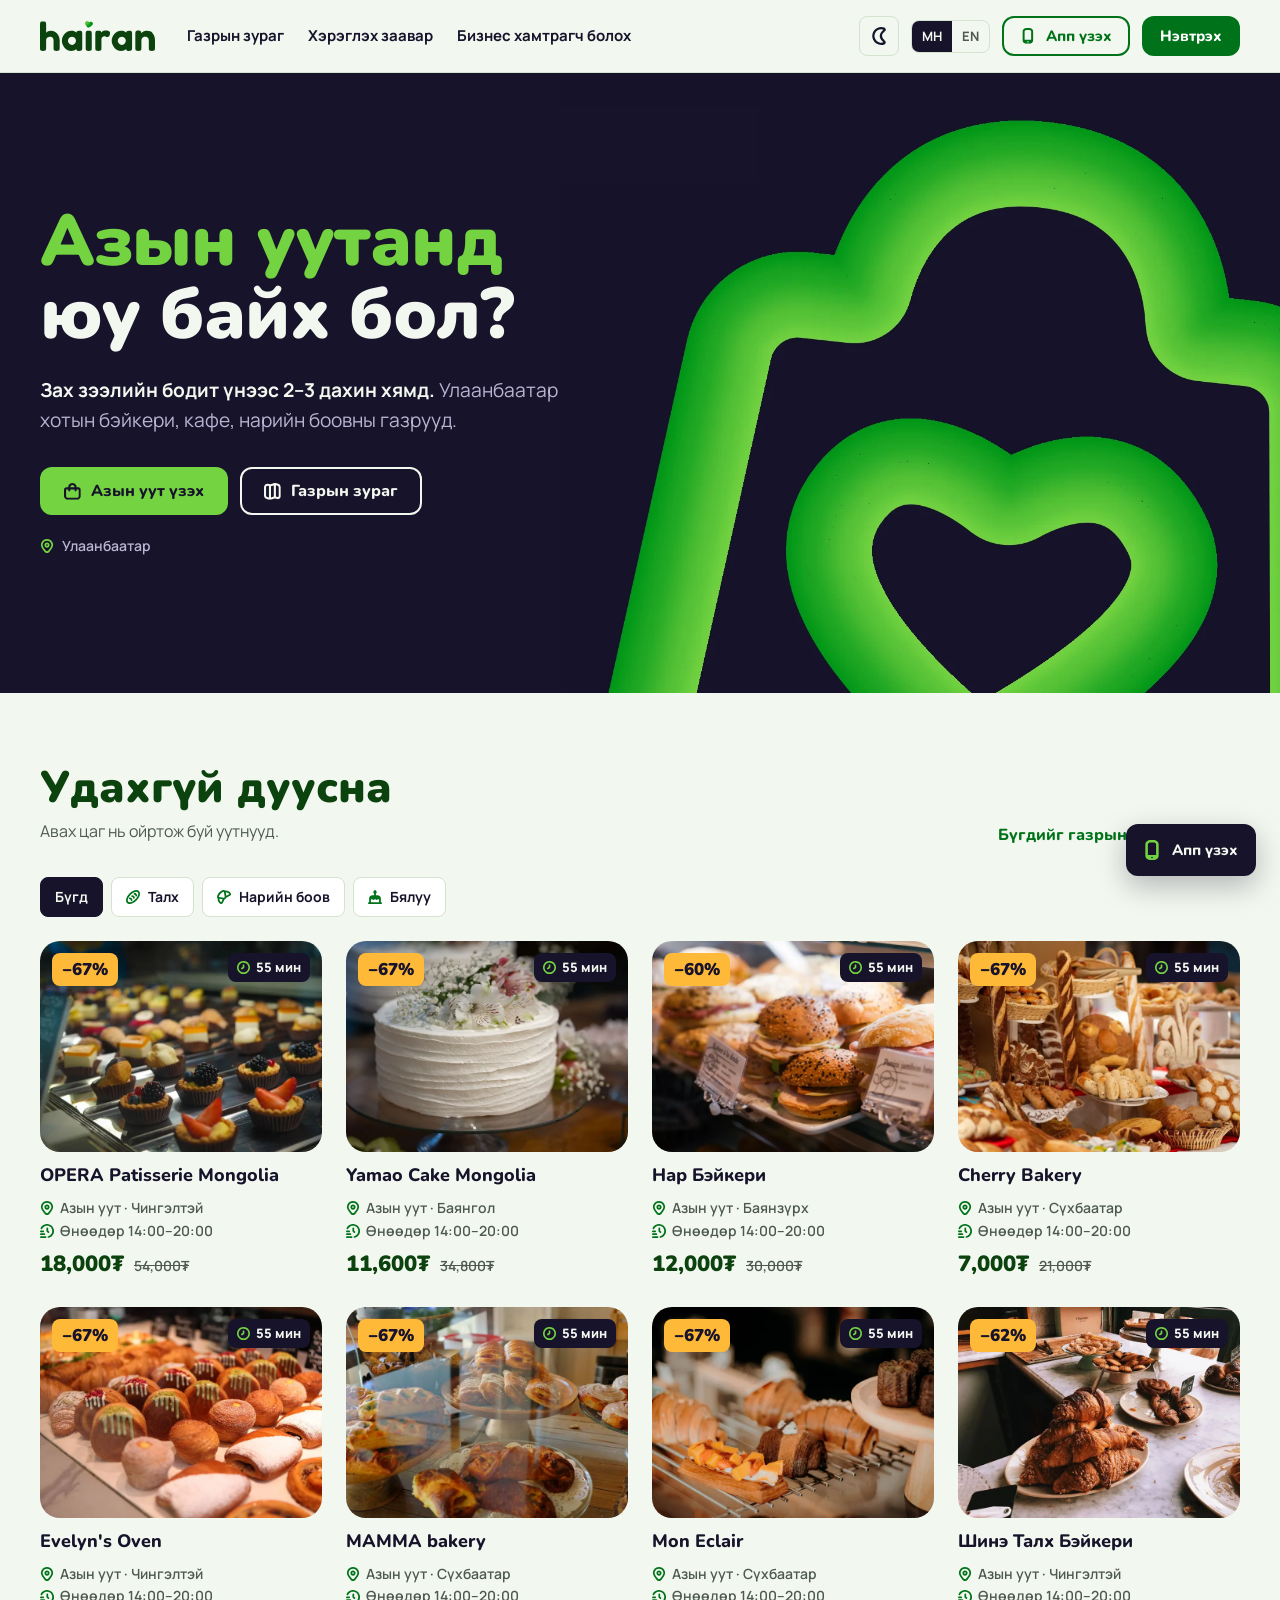
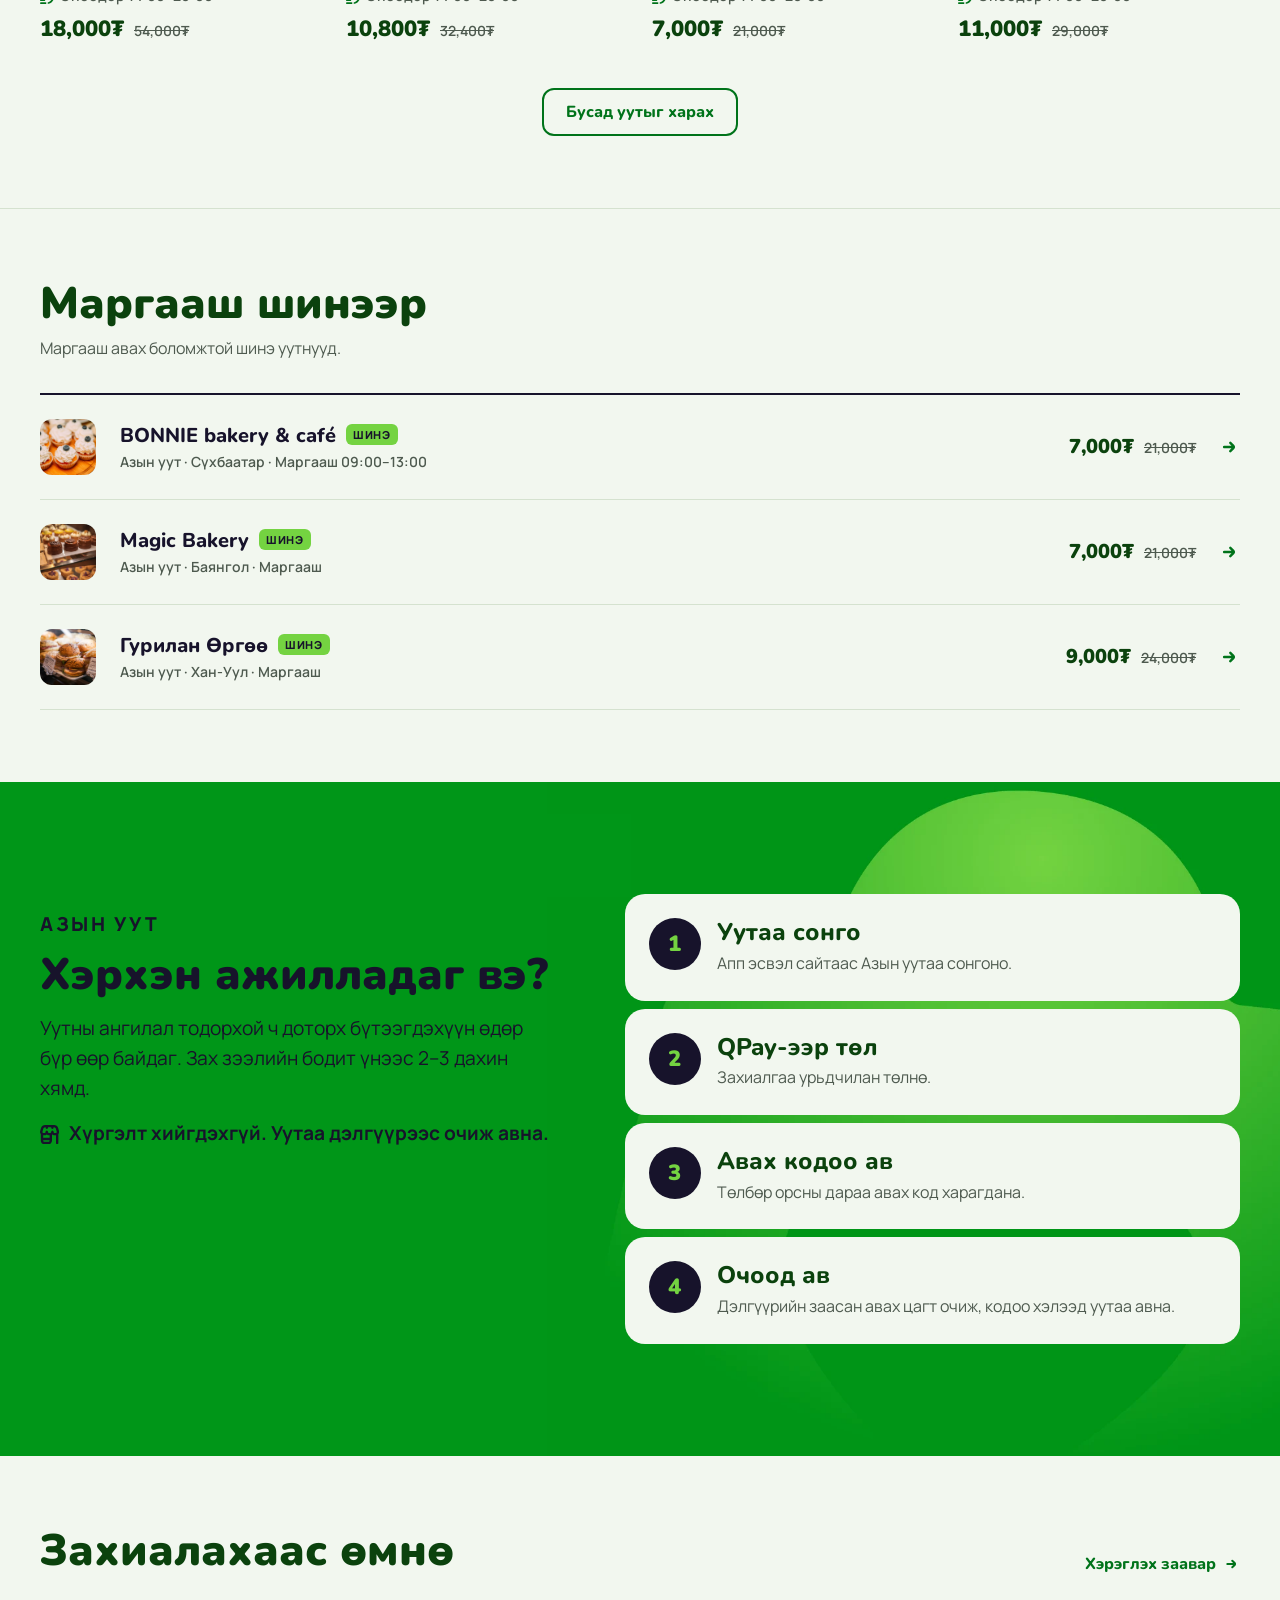
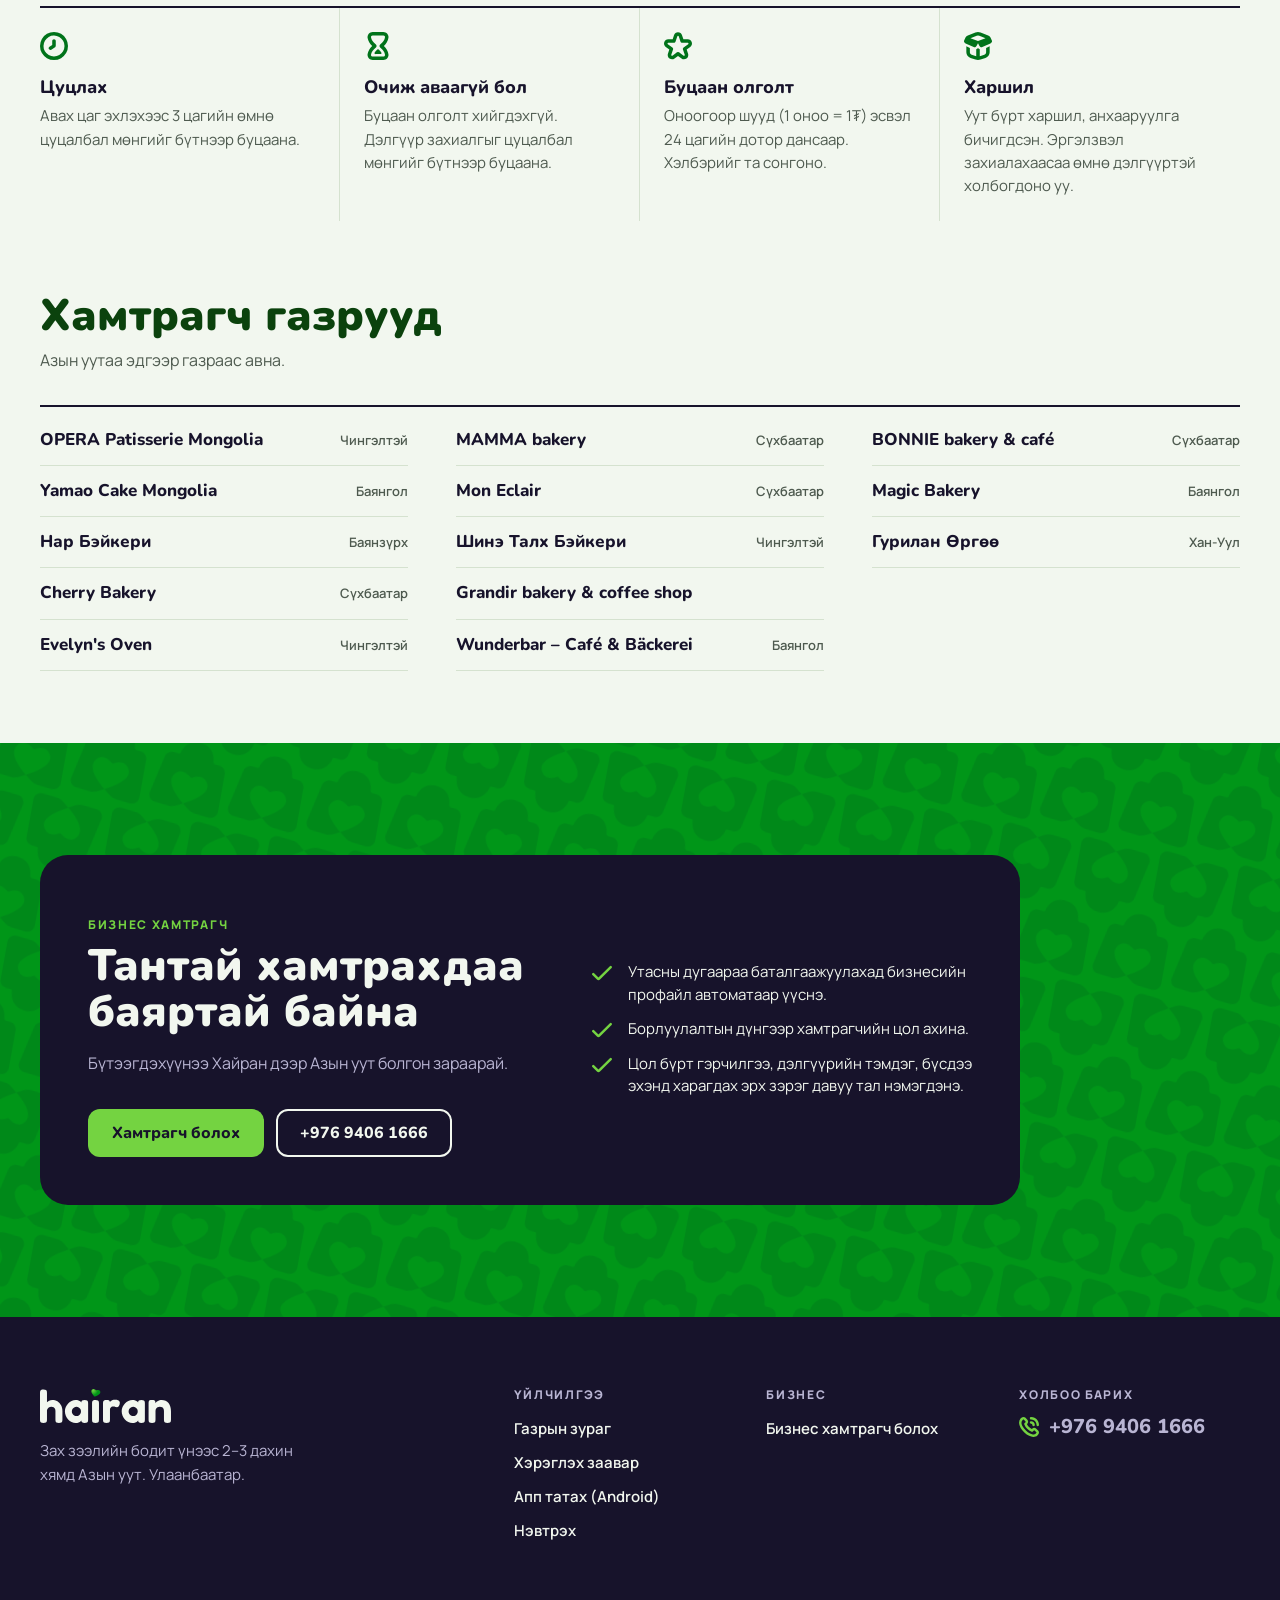
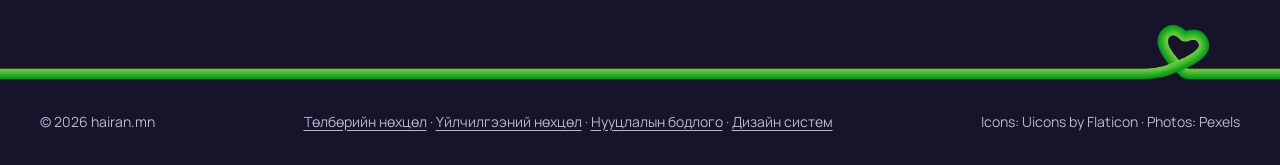
==== commit aab179d5: "Add dark mode with theme switch Co-Authored-By: Claude Opus 5.5 <noreply@anthropic.com> Claude-Sessi" ====
--- a/index.html
+++ b/index.html
@@ -11,20 +11,33 @@
 <link rel="stylesheet" href="css/tokens.css">
 <link rel="stylesheet" href="css/site.css">
 <link rel="stylesheet" href="css/app.css">
+<link rel="stylesheet" href="css/dark.css">
+<script>
+  /* Apply the saved theme (or the system preference) before first paint, so there is no flash. */
+  (function () {
+    var t = null;
+    try { t = localStorage.getItem("hairan-theme"); } catch (e) {}
+    if (!t) t = window.matchMedia && matchMedia("(prefers-color-scheme: dark)").matches ? "dark" : "light";
+    document.documentElement.setAttribute("data-theme", t);
+  })();
+</script>
 </head>
 <body>
-<svg xmlns="http://www.w3.org/2000/svg" aria-hidden="true" style="position:absolute;width:0;height:0;overflow:hidden"><symbol id="i-arrow-right" viewBox="0 0 300 300"><path d="M239 230 288 181Q300 168 300.0 150.0Q300 132 288 119L239 70Q234 65 226.0 65.0Q218 65 212.5 70.5Q207 76 207.0 83.5Q207 91 213 97L247 131L19 132Q11 132 5.5 137.5Q0 143 0 150Q0 158 5.5 163.5Q11 169 19 169H247L213 203Q207 209 207.0 216.5Q207 224 212.5 229.5Q218 235 225.5 235.0Q233 235 239 230Z"/></symbol><symbol id="i-arrow-small-right" viewBox="0 0 300 300"><path d="M213 119 168 74Q163 69 155.0 69.0Q147 69 141.5 74.5Q136 80 136.0 87.5Q136 95 142 101L172 131H63Q55 131 49.5 136.5Q44 142 44.0 150.0Q44 158 49.5 163.5Q55 169 63 169H172L142 199Q136 205 136.0 212.5Q136 220 141.5 225.5Q147 231 155.0 231.0Q163 231 168 226L213 181Q226 168 226.0 150.0Q226 132 213 119Z"/></symbol><symbol id="i-badge-percent" viewBox="0 0 300 300"><path d="M150 300Q135 300 121.5 294.0Q108 288 97 277Q82 278 68.5 272.5Q55 267 44.0 256.0Q33 245 27.5 231.5Q22 218 23 203Q8 190 3.0 170.0Q-2 150 3.0 130.0Q8 110 23 97Q22 82 27.5 68.5Q33 55 44.0 44.0Q55 33 68.5 27.5Q82 22 97 23Q110 8 130.0 3.0Q150 -2 170.0 3.0Q190 8 203 23Q217 22 231.0 27.5Q245 33 256.0 44.0Q267 55 272.5 68.5Q278 82 277 97Q292 110 297.0 130.0Q302 150 297.0 170.0Q292 190 277 203Q278 218 272.5 231.5Q267 245 256.0 256.0Q245 267 231.5 272.5Q218 278 203 277Q192 288 178.5 294.0Q165 300 150 300ZM105 239Q115 239 121.0 248.0Q127 257 138.5 260.5Q150 264 161.5 260.5Q173 257 179 247Q182 242 187.5 240.0Q193 238 198 239Q207 241 215.0 238.5Q223 236 229.5 229.5Q236 223 238.5 215.0Q241 207 239 198Q238 193 240.0 187.5Q242 182 247 179Q257 173 260.5 161.5Q264 150 260.5 138.5Q257 127 247 121Q242 118 240.0 112.5Q238 107 239 102Q241 93 238.5 85.0Q236 77 229.5 70.5Q223 64 215.0 61.5Q207 59 198 61Q193 62 187.5 60.0Q182 58 179 53Q173 43 161.5 39.5Q150 36 138.5 39.5Q127 43 121 53Q118 58 112.5 60.0Q107 62 102 61Q93 59 85.0 61.5Q77 64 70.5 70.5Q64 77 61.5 85.0Q59 93 61 102Q62 107 60.0 112.5Q58 118 53 121Q43 127 39.5 138.5Q36 150 39.5 161.5Q43 173 53 179Q58 182 60.0 187.5Q62 193 61 198Q59 207 61.5 215.0Q64 223 70.5 229.5Q77 236 85.0 238.5Q93 241 102 239ZM106 100Q95 100 90.0 109.5Q85 119 90.0 128.0Q95 137 106.5 137.0Q118 137 122.5 128.0Q127 119 122.5 109.5Q118 100 106 100ZM194 162Q182 163 177.5 172.0Q173 181 177.5 190.5Q182 200 193.5 200.0Q205 200 210.0 190.5Q215 181 210.0 172.0Q205 163 194 162ZM141 198 191 123Q195 116 193.5 108.5Q192 101 185.5 97.0Q179 93 171.5 94.5Q164 96 159 102L109 177Q105 184 106.5 191.5Q108 199 113.5 202.5Q119 206 125 206Q135 206 141 198Z"/></symbol><symbol id="i-bookmark" viewBox="0 0 300 300"><path d="M219 0H81Q63 0 47.0 9.5Q31 19 22.0 34.5Q13 50 12 69V256Q13 269 20.5 280.5Q28 292 40.5 296.5Q53 301 66.0 298.5Q79 296 88 286L149 221L212 287Q221 296 234.5 299.0Q248 302 260.0 297.0Q272 292 279.5 281.0Q287 270 288 256V69Q287 50 278.0 34.5Q269 19 253.0 9.5Q237 0 219 0ZM250 256Q250 261 246.0 262.5Q242 264 239 261L163 181Q157 175 149 175Q141 175 136 181L61 260Q58 263 54.0 261.5Q50 260 50 256V69Q50 56 59.0 46.5Q68 37 81 38H219Q232 37 241.0 46.5Q250 56 250 69Z"/></symbol><symbol id="i-box-open" viewBox="0 0 300 300"><path d="M296 87 284 59Q275 44 259 38L178 5Q164 0 149.5 0.0Q135 0 122 5L41 38Q25 44 16 59L4 87Q-3 97 1.5 108.0Q6 119 17 123L104 162Q108 164 112 164Q119 164 124.5 160.5Q130 157 134 151L150 121L166 151Q170 157 175.5 160.5Q181 164 188 164Q192 164 196 162L283 123Q294 119 298.5 108.0Q303 97 296 87ZM231 67 150 97 69 67 136 40Q143 37 150.0 37.0Q157 37 164 40ZM275 154V216Q275 237 262.5 254.0Q250 271 230 278L178 295Q165 300 150.0 300.0Q135 300 122 295L70 278Q50 271 37.5 254.0Q25 237 25 216V154L63 171V216Q63 225 68.0 232.5Q73 240 82 243L131 259V184Q143 180 150 171Q157 180 169 185V259L218 243Q227 240 232.0 232.5Q237 225 237 216V171Z"/></symbol><symbol id="i-bread" viewBox="0 0 300 300"><path d="M79 300Q63 301 48.0 295.0Q33 289 22 278Q1 257 0.5 222.5Q0 188 19.0 148.5Q38 109 73.5 73.5Q109 38 148.5 19.0Q188 0 222.5 0.5Q257 1 278.0 22.0Q299 43 299.5 77.5Q300 112 281.0 151.5Q262 191 226.5 226.0Q191 261 152.0 280.5Q113 300 79 300ZM221 38Q196 38 165 53Q131 70 100 100Q72 129 55 161Q40 191 38.0 215.5Q36 240 48.0 252.0Q60 264 84.5 262.0Q109 260 139 245Q171 228 199.5 199.5Q228 171 245 139Q260 109 262.0 84.5Q264 60 251.5 48.0Q239 36 221 38ZM188 169Q188 157 184.0 146.5Q180 136 172.0 128.0Q164 120 153.5 116.0Q143 112 131 113Q123 112 118.0 117.5Q113 123 112.5 131.0Q112 139 117.5 144.5Q123 150 131.0 149.5Q139 149 145.0 155.0Q151 161 150.5 169.0Q150 177 155.5 182.5Q161 188 169.0 188.0Q177 188 182.5 182.5Q188 177 188 169ZM238 119Q238 107 234.0 96.5Q230 86 222.0 78.0Q214 70 203.5 66.0Q193 62 181 63Q173 62 167.5 67.5Q162 73 162.5 81.0Q163 89 168.0 94.5Q173 100 181.0 99.5Q189 99 195.0 105.0Q201 111 200.5 119.0Q200 127 205.5 132.5Q211 138 219.0 137.5Q227 137 232.5 132.0Q238 127 238 119ZM138 219Q138 207 134.0 196.5Q130 186 122.0 178.0Q114 170 103.5 166.0Q93 162 81 163Q73 162 67.5 167.5Q62 173 62.5 181.0Q63 189 68.0 194.5Q73 200 81.0 199.5Q89 199 95.0 205.0Q101 211 100.5 219.0Q100 227 105.5 232.5Q111 238 119.0 237.5Q127 237 132.5 232.0Q138 227 138 219Z"/></symbol><symbol id="i-cake-birthday" viewBox="0 0 300 300"><path d="M281 262H275V179Q275 161 266.0 145.5Q257 130 242.0 121.5Q227 113 209 113H169V79Q177 74 182.0 65.5Q187 57 187 47Q184 25 169 9Q161 0 150.0 0.0Q139 0 131 9Q116 25 113 47Q113 57 118.0 65.5Q123 74 131 79V112H91Q73 113 58.0 121.5Q43 130 34.0 145.5Q25 161 25 179V262H19Q11 262 5.5 267.5Q0 273 0.0 281.0Q0 289 5.5 294.5Q11 300 19 300H281Q289 300 294.5 294.5Q300 289 300.0 281.0Q300 273 294.5 267.5Q289 262 281 262ZM63 209Q71 207 77.0 200.5Q83 194 84 186Q86 198 95.5 205.5Q105 213 117.0 213.0Q129 213 138.5 205.5Q148 198 150 186Q152 198 161.5 205.5Q171 213 183.0 213.0Q195 213 204.5 205.5Q214 198 216 186Q217 194 223.0 200.5Q229 207 237 209V262H63Z"/></symbol><symbol id="i-check" viewBox="0 0 300 300"><path d="M97 258Q84 258 74 249L6 180Q0 175 0.0 167.0Q0 159 6 154Q11 148 19.0 148.0Q27 148 32 154L97 218L268 47Q273 42 281.0 42.0Q289 42 294 47Q300 53 300.0 60.5Q300 68 294 74L120 249Q110 258 97 258Z"/></symbol><symbol id="i-clock" viewBox="0 0 300 300"><path d="M150 0Q109 0 74.5 20.0Q40 40 20.0 74.5Q0 109 0.0 150.0Q0 191 20.0 225.5Q40 260 74.5 280.0Q109 300 150.0 300.0Q191 300 225.5 280.0Q260 260 280.0 225.5Q300 191 300.0 150.0Q300 109 280.0 74.5Q260 40 225.5 20.0Q191 0 150 0ZM150 262Q119 262 93.5 247.0Q68 232 52.5 206.5Q37 181 37.5 150.0Q38 119 53.0 93.5Q68 68 93.5 52.5Q119 37 150.0 37.5Q181 38 206.5 53.0Q232 68 247.5 93.5Q263 119 262.5 150.0Q262 181 247.0 206.5Q232 232 206.5 247.0Q181 262 150 263ZM131 138 101 157Q95 161 93.0 168.5Q91 176 95 183Q99 189 107.0 191.0Q115 193 121 189L157 166Q163 163 166.0 157.0Q169 151 169 145V97Q169 89 163.5 83.5Q158 78 150 78Q142 78 136.5 83.5Q131 89 131 97Z"/></symbol><symbol id="i-croissant" viewBox="0 0 300 300"><path d="M291 62Q269 36 238.5 23.0Q208 10 174 13Q171 9 166 6Q158 1 149.0 0.0Q140 -1 132 2Q93 14 62.5 40.0Q32 66 14 101Q7 116 2 133Q-1 141 0.0 150.0Q1 159 6 167Q9 171 13 175Q11 208 23.5 238.5Q36 269 62 291Q69 297 78.0 299.0Q87 301 96.0 299.0Q105 297 112.5 291.5Q120 286 124 277L165 199Q177 195 186.0 186.0Q195 177 199 164L277 124Q286 120 291.5 112.5Q297 105 299.0 96.0Q301 87 299.0 78.0Q297 69 291 62ZM38 144Q49 106 77.0 78.0Q105 50 143 38Q145 37 146.5 38.0Q148 39 148 41L165 143Q166 153 159.5 159.5Q153 166 143 165L41 149Q39 148 38.0 146.5Q37 145 38 144ZM91 260Q90 262 88.5 262.5Q87 263 86 262Q70 248 60.5 228.5Q51 209 51 188L122 199ZM260 91 199 122 188 50Q209 51 228.5 60.0Q248 69 262 86Q263 87 262.5 88.5Q262 90 260 91Z"/></symbol><symbol id="i-cross" viewBox="0 0 300 300"><path d="M177 150 295 32Q300 27 300.0 19.0Q300 11 294.5 5.5Q289 0 281.0 0.0Q273 0 268 5L150 123L32 5Q27 0 19.0 0.0Q11 0 5.5 5.5Q0 11 0.0 19.0Q0 27 5 32L123 150L5 268Q0 273 0.0 281.0Q0 289 5.5 294.5Q11 300 19.0 300.0Q27 300 32 295L150 177L268 295Q273 300 281.0 300.0Q289 300 294.5 294.5Q300 289 300.0 281.0Q300 273 295 268Z"/></symbol><symbol id="i-envelope" viewBox="0 0 300 300"><path d="M231 12H69Q50 13 34.5 22.0Q19 31 9.5 47.0Q0 63 0 81V219Q0 237 9.5 253.0Q19 269 34.5 278.0Q50 287 69 287H231Q250 287 265.5 278.0Q281 269 290.5 253.0Q300 237 300 219V81Q300 63 290.5 47.0Q281 31 265.5 22.0Q250 13 231 13ZM231 50Q243 50 252 58L171 139Q162 147 150.0 147.0Q138 147 130 139L48 58Q57 50 69 50ZM231 250H69Q56 250 47.0 241.0Q38 232 38 219V100L103 166Q112 175 124.5 180.0Q137 185 150.0 185.0Q163 185 175.5 180.0Q188 175 197 166L263 100V219Q262 232 253.0 241.0Q244 250 231 250Z"/></symbol><symbol id="i-globe" viewBox="0 0 300 300"><path d="M150 0Q109 0 74.5 20.0Q40 40 20.0 74.5Q0 109 0.0 150.0Q0 191 20.0 225.5Q40 260 74.5 280.0Q109 300 150.0 300.0Q191 300 225.5 280.0Q260 260 280.0 225.5Q300 191 300.0 150.0Q300 109 280.0 74.5Q260 40 225.5 20.0Q191 0 150 0ZM262 137H218Q214 88 190 45Q219 56 238.5 81.0Q258 106 262 138ZM121 175H179Q171 215 150 249Q129 215 121 175ZM119 137Q125 91 150 51Q175 91 181 138ZM110 45Q86 88 82 138H38Q42 106 61.5 81.0Q81 56 110 45ZM40 175H83Q89 218 110 255Q84 245 65.5 224.0Q47 203 40 175ZM190 255Q211 218 217 175H260Q253 203 234.5 224.0Q216 245 190 255Z"/></symbol><symbol id="i-heart" viewBox="0 0 300 300"><path d="M216 23Q196 23 178.5 32.0Q161 41 150 57Q139 41 121.5 32.0Q104 23 84 23Q61 24 41.0 36.5Q21 49 10.0 69.5Q-1 90 0 114Q0 153 35 199Q62 235 108 273Q126 288 150.0 288.0Q174 288 193 273Q238 235 265 199Q300 153 300 114Q301 90 290.0 69.5Q279 49 259.0 36.5Q239 24 216 23ZM168 244Q160 251 150.0 251.0Q140 251 132 244Q87 207 62.5 173.0Q38 139 38 114Q36 93 50.0 77.5Q64 62 84 61Q105 62 118.5 77.5Q132 93 131 114Q131 122 136.5 127.5Q142 133 150.0 133.0Q158 133 163.5 127.5Q169 122 169 114Q168 93 181.5 77.5Q195 62 216 61Q236 62 250.0 77.5Q264 93 262 114Q263 139 238.0 173.0Q213 207 168 244Z"/></symbol><symbol id="i-home" viewBox="0 0 300 300"><path d="M287 109 199 20Q185 7 167.5 2.5Q150 -2 132.5 2.5Q115 7 101 20L13 109Q0 121 0 140V269Q0 282 9.0 291.0Q18 300 31 300H269Q282 300 291.0 291.0Q300 282 300 269V140Q300 121 287 109ZM262 262H200V223Q200 203 186.0 189.0Q172 175 152 175H148Q128 175 114.0 189.0Q100 203 100 223V262H37V140Q38 137 39 135L128 47Q137 37 150.0 37.0Q163 37 172 47L261 135Q262 137 263 140V262Z"/></symbol><symbol id="i-hourglass-end" viewBox="0 0 300 300"><path d="M213 150Q232 133 245.0 110.5Q258 88 262 62Q264 51 260.5 39.5Q257 28 249.5 19.0Q242 10 231.0 5.0Q220 0 208 0H92Q80 0 69.5 5.0Q59 10 51.0 19.0Q43 28 40.0 39.5Q37 51 38 62Q43 88 55.5 110.5Q68 133 88 150Q68 167 55.5 189.5Q43 212 38 238Q37 249 40.0 260.5Q43 272 51.0 281.0Q59 290 69.5 295.0Q80 300 92 300H208Q220 300 231.0 295.0Q242 290 249.5 281.0Q257 272 260.5 260.5Q264 249 262 238Q258 212 245.0 189.5Q232 167 213 150ZM221 256Q216 262 208 262H92Q84 262 79.0 256.5Q74 251 75 243Q82 201 128 165Q135 159 135.0 150.0Q135 141 128 135Q82 99 75 57Q74 49 79.0 43.5Q84 38 92 38H208Q216 38 221.0 43.5Q226 49 225 57Q219 99 173 135Q166 141 166.0 150.0Q166 159 173 165Q219 201 225 243Q226 251 221 256ZM160 190 157 187Q154 185 150.0 185.0Q146 185 143 187L140 190Q122 203 113 223Q111 228 114.5 233.0Q118 238 123 237H177Q182 237 185.5 232.5Q189 228 187 223Q178 203 160 190Z"/></symbol><symbol id="i-leaf" viewBox="0 0 300 300"><path d="M288 12Q281 6 272.0 2.5Q263 -1 253 0Q205 5 162 16Q90 33 62 62Q40 84 31.0 112.5Q22 141 26.5 170.5Q31 200 49 224L5 268Q0 273 0.0 281.0Q0 289 5.5 294.5Q11 300 19.0 300.0Q27 300 32 295L76 251Q100 269 129.5 273.5Q159 278 187.5 269.0Q216 260 238 238Q267 209 285 138Q295 95 300 46Q301 37 297.5 28.0Q294 19 288 12ZM211 212Q190 234 159.5 237.0Q129 240 103 224L207 119Q213 114 213.0 106.0Q213 98 207.5 92.5Q202 87 194.0 87.0Q186 87 180 93L76 197Q60 171 63.0 140.5Q66 110 88 89Q108 69 161 55Q205 43 257 38Q259 37 261.0 39.0Q263 41 262 43Q258 95 246 139Q231 192 211 212Z"/></symbol><symbol id="i-map" viewBox="0 0 300 300"><path d="M256 14H255L223 3Q204 -3 184 2L118 22Q108 24 98 20L92 17Q77 11 60.0 12.5Q43 14 29.5 23.0Q16 32 8.0 47.0Q0 62 0 78V222Q0 245 13.5 262.5Q27 280 48 286L82 297Q92 300 101.5 300.0Q111 300 120 298L189 278Q197 276 204 279L233 287Q245 290 257.0 287.0Q269 284 279.0 276.5Q289 269 294.5 257.5Q300 246 300 234V77Q300 56 288.0 38.5Q276 21 256 14ZM175 44V243L125 257V58ZM59 250Q49 248 43.5 240.0Q38 232 37 222V78Q37 71 40.5 64.5Q44 58 51.0 53.5Q58 49 67 49Q72 49 77 51L88 56V259ZM263 234Q262 242 256.0 247.0Q250 252 242 251L213 242V39L243 50Q252 53 257.0 60.5Q262 68 263 77Z"/></symbol><symbol id="i-marker" viewBox="0 0 300 300"><path d="M150 0Q114 0 84.0 17.5Q54 35 36.5 65.5Q19 96 19 131Q19 185 101 278Q110 288 123.0 294.0Q136 300 150.0 300.0Q164 300 177.0 294.0Q190 288 200 278Q281 185 281 131Q281 96 263.5 65.5Q246 35 216.0 17.5Q186 0 150 0ZM171 253Q163 262 150.0 262.0Q137 262 129 253Q94 214 75.0 182.0Q56 150 56 131Q56 106 68.5 84.5Q81 63 102.5 50.5Q124 38 149.5 38.0Q175 38 196.5 50.5Q218 63 231.0 84.5Q244 106 244 131Q244 150 225.0 182.0Q206 214 171 253ZM150 76Q127 76 111.0 92.0Q95 108 95.0 130.5Q95 153 111.0 169.0Q127 185 150.0 185.0Q173 185 189.0 169.0Q205 153 205.0 130.5Q205 108 189.0 92.0Q173 76 150 76ZM150 147Q145 147 140.5 144.5Q136 142 134.0 137.0Q132 132 133.0 127.0Q134 122 138.0 118.5Q142 115 147.0 114.0Q152 113 156.5 114.5Q161 116 164.0 120.5Q167 125 167.0 131.0Q167 137 162.0 142.0Q157 147 150 147Z"/></symbol><symbol id="i-menu-burger" viewBox="0 0 300 300"><path d="M281 131H19Q11 131 5.5 136.5Q0 142 0.0 150.0Q0 158 5.5 163.5Q11 169 19 169H281Q289 169 294.5 163.5Q300 158 300.0 150.0Q300 142 294.5 136.5Q289 131 281 131ZM19 81H281Q289 81 294.5 75.5Q300 70 300.0 62.5Q300 55 294.5 49.5Q289 44 281 44H19Q11 44 5.5 49.5Q0 55 0.0 62.5Q0 70 5.5 75.5Q11 81 19 81ZM281 219H19Q11 219 5.5 224.5Q0 230 0.0 237.5Q0 245 5.5 250.5Q11 256 19 256H281Q289 256 294.5 250.5Q300 245 300.0 237.5Q300 230 294.5 224.5Q289 219 281 219Z"/></symbol><symbol id="i-phone-call" viewBox="0 0 300 300"><path d="M219 300Q189 301 152.0 282.5Q115 264 80.5 232.0Q46 200 25 165Q2 126 1 91Q-1 52 23 24L37 12Q50 0 67.5 0.5Q85 1 98 13L125 42Q138 55 137.5 72.5Q137 90 125 103L120 108Q131 132 149.5 150.5Q168 169 192 180L197 175Q210 163 228.0 163.0Q246 163 259 175L287 201Q300 214 300.0 232.0Q300 250 288 263L276 277Q264 288 249.5 294.0Q235 300 219 300ZM49 51Q32 73 40 107Q48 137 73.5 170.0Q99 203 133.0 228.0Q167 253 197 260Q230 268 249 251L261 237Q263 235 263.0 232.5Q263 230 261 228L233 202Q230 200 228.0 200.0Q226 200 223 202L209 216Q205 220 199.5 221.0Q194 222 189 220Q151 206 122.5 177.5Q94 149 80 111Q78 106 79.0 100.5Q80 95 84 91L98 77Q100 75 100.0 72.5Q100 70 98 68L71 39Q69 37 67.0 37.5Q65 38 63 39ZM210 189ZM300 119Q300 87 284.0 59.5Q268 32 240.5 16.0Q213 0 181 0Q173 0 167.5 5.5Q162 11 162.5 19.0Q163 27 168.0 32.5Q173 38 181 38Q203 38 222.0 48.5Q241 59 251.5 78.0Q262 97 263 119Q263 127 268.0 132.5Q273 138 281.0 137.5Q289 137 294.5 132.0Q300 127 300 119ZM238 119Q237 95 221.0 79.0Q205 63 181 62Q173 62 167.5 67.5Q162 73 162.5 81.0Q163 89 168.0 94.5Q173 100 181.0 100.0Q189 100 194.5 105.5Q200 111 200.0 119.0Q200 127 205.5 132.5Q211 138 219.0 137.5Q227 137 232.5 132.0Q238 127 238 119Z"/></symbol><symbol id="i-qr-scan" viewBox="0 0 300 300"><path d="M300 144Q300 152 294.5 157.0Q289 162 281 162H19Q11 163 5.5 157.5Q0 152 0.0 144.0Q0 136 5.5 130.5Q11 125 19 125H281Q289 125 294.5 130.5Q300 136 300 144ZM19 100Q27 100 32.0 94.5Q37 89 37 81V69Q38 56 47.0 46.5Q56 37 69 37H81Q89 37 94.5 32.0Q100 27 100.0 19.0Q100 11 94.5 5.5Q89 0 81 0H69Q50 0 34.5 9.5Q19 19 9.5 34.5Q0 50 0 69V81Q0 89 5.5 94.5Q11 100 19 100ZM81 262H69Q56 262 47.0 253.0Q38 244 38 231V219Q38 211 32.5 205.5Q27 200 19.0 200.0Q11 200 5.5 205.5Q0 211 0 219V231Q0 250 9.5 265.5Q19 281 34.5 290.5Q50 300 69 300H81Q89 300 94.5 294.5Q100 289 100.0 281.0Q100 273 94.5 268.0Q89 263 81 263ZM281 200Q273 200 268.0 205.5Q263 211 263 219V231Q263 244 253.5 253.0Q244 262 231 262H219Q211 262 205.5 267.5Q200 273 200.0 281.0Q200 289 205.5 294.5Q211 300 219 300H231Q250 300 265.5 290.5Q281 281 290.5 265.5Q300 250 300 231V219Q300 211 294.5 205.5Q289 200 281 200ZM231 0H219Q211 0 205.5 5.5Q200 11 200.0 19.0Q200 27 205.5 32.0Q211 37 219 37H231Q244 37 253.5 46.5Q263 56 263 69V81Q263 89 268.0 94.5Q273 100 281.0 100.0Q289 100 294.5 94.5Q300 89 300 81V69Q300 50 290.5 34.5Q281 19 265.5 9.5Q250 0 231 0Z"/></symbol><symbol id="i-recycle" viewBox="0 0 300 300"><path d="M97 38 104 26Q112 14 124.0 7.0Q136 0 150.0 0.0Q164 0 176.0 7.0Q188 14 196 26L222 68L239 56Q244 53 249.5 53.0Q255 53 260.0 56.0Q265 59 267.0 64.5Q269 70 268 75L259 125Q257 133 250.5 139.0Q244 145 235 145L181 135Q175 134 171.0 130.0Q167 126 166.0 120.5Q165 115 167.0 109.5Q169 104 174 101L191 89L164 45Q159 38 150.0 38.0Q141 38 136 45L128 58Q126 62 121.5 64.5Q117 67 112.0 67.0Q107 67 102.5 64.0Q98 61 96.0 56.5Q94 52 94.0 47.0Q94 42 97 38ZM292 181 285 169Q282 165 277.5 162.5Q273 160 268.0 160.0Q263 160 258.5 163.0Q254 166 252.0 170.5Q250 175 250.0 180.0Q250 185 253 189L260 201Q265 209 260.5 217.0Q256 225 246 225H188V206Q188 201 184.5 196.0Q181 191 176.0 189.0Q171 187 165.5 188.0Q160 189 156 193L121 225Q113 232 112.5 243.5Q112 255 121 262L156 295Q160 299 165.5 300.0Q171 301 176.0 298.5Q181 296 184.5 291.5Q188 287 187 281V263H246Q261 263 273.5 255.5Q286 248 293.0 235.0Q300 222 300.0 207.5Q300 193 292 181ZM101 105Q99 95 90.5 89.0Q82 83 72 85L23 94Q17 96 13.0 100.0Q9 104 8.0 109.5Q7 115 9.0 120.0Q11 125 16 128L33 140L8 181Q0 193 0.0 207.5Q0 222 7.0 235.0Q14 248 26.5 255.5Q39 263 54 263L69 262Q77 262 82.5 256.5Q88 251 87.5 243.5Q87 236 81.5 230.5Q76 225 69 225H54Q44 225 39.5 217.0Q35 209 40 201L64 161L81 173Q86 176 92.0 176.0Q98 176 102.5 173.0Q107 170 109.0 165.0Q111 160 110 154Z"/></symbol><symbol id="i-search" viewBox="0 0 300 300"><path d="M295 268 236 210Q258 181 262.0 146.5Q266 112 252.5 80.0Q239 48 210.0 26.5Q181 5 146.5 1.0Q112 -3 80.0 10.5Q48 24 26.5 52.5Q5 81 1.0 116.0Q-3 151 10.5 183.0Q24 215 53 236Q76 254 103.5 260.0Q131 266 159.0 260.0Q187 254 210 236L268 295Q274 300 281.5 300.0Q289 300 294.5 294.5Q300 289 300.0 281.5Q300 274 295 268ZM132 225Q106 225 85.0 212.5Q64 200 51.0 178.5Q38 157 38.0 131.5Q38 106 51.0 85.0Q64 64 85.0 51.0Q106 38 131.5 38.0Q157 38 178.5 51.0Q200 64 212.5 85.0Q225 106 225.0 131.5Q225 157 212.5 178.5Q200 200 178.5 212.5Q157 225 132 225Z"/></symbol><symbol id="i-shopping-bag" viewBox="0 0 300 300"><path d="M256 77H225V75Q225 55 215.0 37.5Q205 20 187.5 10.0Q170 0 150.0 0.0Q130 0 112.5 10.0Q95 20 85.0 37.5Q75 55 75 75V77H44Q26 78 13.0 90.5Q0 103 0 121V231Q0 250 9.5 265.5Q19 281 34.5 290.5Q50 300 69 300H231Q250 300 265.5 290.5Q281 281 290.5 265.5Q300 250 300 231V121Q300 103 287.0 90.5Q274 78 256 77ZM113 75Q113 59 123.5 48.0Q134 37 150.0 37.0Q166 37 177.0 48.0Q188 59 188 75V77H113ZM263 231Q263 244 253.5 253.5Q244 263 231 263H69Q56 263 46.5 253.5Q37 244 38 231V121Q37 119 39.0 117.0Q41 115 44 115H75V131Q75 139 80.5 144.5Q86 150 94.0 150.0Q102 150 107.0 144.5Q112 139 113 131V115H188V131Q188 139 193.0 144.5Q198 150 206.0 150.0Q214 150 219.5 144.5Q225 139 225 131V115H256Q259 115 261.0 117.0Q263 119 263 121Z"/></symbol><symbol id="i-smartphone" viewBox="0 0 300 300"><path d="M181 0H119Q100 0 84.5 9.5Q69 19 59.5 34.5Q50 50 50 69V231Q50 250 59.5 265.5Q69 281 84.5 290.5Q100 300 119 300H181Q200 300 215.5 290.5Q231 281 240.5 265.5Q250 250 250 231V69Q250 50 240.5 34.5Q231 19 215.5 9.5Q200 0 181 0ZM119 37H181Q194 37 203.0 46.5Q212 56 212 69V225H88V69Q88 56 97.0 47.0Q106 38 119 38ZM150 275Q145 275 141.0 271.5Q137 268 137 262H138Q138 257 141.5 253.5Q145 250 150 250Q155 250 159.0 253.5Q163 257 163 262Q163 268 159.0 271.5Q155 275 150 275Z"/></symbol><symbol id="i-star" viewBox="0 0 300 300"><path d="M86 293Q71 293 59.0 284.5Q47 276 42.5 262.0Q38 248 42 234L57 188L19 160Q7 151 2.5 137.0Q-2 123 2.5 109.5Q7 96 19.0 87.0Q31 78 45 78H93L107 34Q111 20 123.0 11.0Q135 2 150.0 2.0Q165 2 177.0 11.0Q189 20 193 34L208 78H255Q269 78 281.0 87.0Q293 96 297.5 109.5Q302 123 297.5 137.0Q293 151 281 160L243 188L258 234Q262 248 257.5 262.0Q253 276 241.0 284.5Q229 293 214.0 293.0Q199 293 188 284L150 256L113 284Q101 293 86 293ZM45 116Q40 116 38.0 121.5Q36 127 41 130L90 166Q95 170 97.0 175.5Q99 181 97 187L78 245Q76 250 81.0 253.5Q86 257 90 254L139 218Q144 214 150.0 214.0Q156 214 161 218L210 254Q212 255 214.5 255.0Q217 255 219.0 253.5Q221 252 222.0 249.5Q223 247 222 245L203 187Q201 181 203.0 175.5Q205 170 210 166L259 130Q264 127 262.0 121.5Q260 116 255 116H194Q188 116 183.0 112.5Q178 109 176 103L158 45Q156 40 150.0 40.0Q144 40 143 45L124 103Q122 109 117.0 112.5Q112 116 106 116Z"/></symbol><symbol id="i-store-alt" viewBox="0 0 300 300"><path d="M300 106Q300 104 299 101L285 49Q278 27 260.0 13.5Q242 0 219 0H81Q58 0 40.0 13.5Q22 27 15 49L1 101Q-1 112 2.5 122.5Q6 133 13 142V244Q12 267 28.5 283.5Q45 300 69 300H131Q155 300 171.5 283.5Q188 267 188 244V153L194 148Q210 162 231 162H250V281Q250 293 259.5 297.5Q269 302 278.0 297.5Q287 293 287 281V142Q300 126 300 106ZM150 244Q150 252 144.5 257.5Q139 263 131 263H69Q61 262 55.5 257.0Q50 252 50 244V237H150ZM150 200H50V162H69Q90 162 106 148Q122 162 144 162H150ZM244 125H231Q223 125 218.0 119.5Q213 114 213.0 106.0Q213 98 207.5 92.5Q202 87 194.0 87.0Q186 87 180.5 92.5Q175 98 175.0 106.0Q175 114 169.5 119.5Q164 125 156 125H144Q136 125 130.5 119.5Q125 114 125.0 106.0Q125 98 119.5 92.5Q114 87 106.0 87.0Q98 87 92.5 92.5Q87 98 87.5 106.0Q88 114 82.5 119.5Q77 125 69 125H56Q49 125 43.5 120.0Q38 115 38 108L51 60Q54 50 62.0 43.5Q70 37 81 37H88V44Q88 55 97.0 60.0Q106 65 115.5 60.0Q125 55 125 44V37H175V44Q175 55 184.5 60.0Q194 65 203.0 60.0Q212 55 212 44V37H219Q230 37 238.0 43.0Q246 49 249 59L262 108Q262 115 256.5 120.0Q251 125 244 125Z"/></symbol><symbol id="i-time-fast" viewBox="0 0 300 300"><path d="M119 300H19Q11 300 5.5 294.5Q0 289 0.0 281.0Q0 273 5.5 267.5Q11 262 19 262H119Q127 262 132.5 267.5Q138 273 138.0 281.0Q138 289 132.5 294.5Q127 300 119 300ZM94 237H19Q11 237 5.5 232.0Q0 227 0.0 219.0Q0 211 5.5 205.5Q11 200 19 200H94Q102 200 107.0 205.5Q112 211 112.0 219.0Q112 227 107.0 232.5Q102 238 94 237ZM69 175H19Q11 175 5.5 169.5Q0 164 0.0 156.0Q0 148 5.5 143.0Q11 138 19 137H69Q77 137 82.5 142.5Q88 148 88.0 156.0Q88 164 82.5 169.5Q77 175 69 175ZM181 297Q174 297 168.5 292.0Q163 287 162.5 280.0Q162 273 166.0 267.0Q170 261 177 260Q202 253 221.5 237.0Q241 221 252.0 197.5Q263 174 262.5 148.5Q262 123 251.0 100.0Q240 77 219.5 61.0Q199 45 174.0 39.5Q149 34 124.0 40.0Q99 46 79.0 62.0Q59 78 48 102Q45 109 37.5 111.5Q30 114 23.0 110.5Q16 107 13.5 100.0Q11 93 14 86Q29 54 55.5 33.0Q82 12 115.0 4.0Q148 -4 182.0 3.5Q216 11 242.5 32.0Q269 53 284.5 83.5Q300 114 300.5 148.5Q301 183 286.5 213.5Q272 244 245.5 266.0Q219 288 186 296ZM156 75Q148 75 142.5 80.5Q137 86 138 94V147Q138 158 145 165L167 187Q173 193 180.5 193.0Q188 193 193.5 187.5Q199 182 199.0 174.5Q199 167 194 161L175 142V94Q175 86 169.5 80.5Q164 75 156 75Z"/></symbol><symbol id="i-user" viewBox="0 0 300 300"><path d="M143 175Q117 178 95.5 192.5Q74 207 62.0 229.5Q50 252 50 279V281Q50 289 55.5 294.5Q61 300 69 300Q77 300 82.5 294.5Q88 289 88 281V278Q87 253 103.0 234.5Q119 216 144 213Q161 211 176.0 218.0Q191 225 201.0 238.5Q211 252 212 269L213 281Q213 289 218.0 294.5Q223 300 231 300Q239 300 244.5 294.5Q250 289 250 281V275Q250 248 236.5 225.0Q223 202 200.0 188.5Q177 175 150 175ZM150 150Q170 150 187.5 140.0Q205 130 215.0 112.5Q225 95 225.0 75.0Q225 55 215.0 37.5Q205 20 187.5 10.0Q170 0 150.0 0.0Q130 0 112.5 10.0Q95 20 85.0 37.5Q75 55 75.0 75.0Q75 95 85.0 112.5Q95 130 112.5 140.0Q130 150 150 150ZM150 37Q166 37 177.0 48.0Q188 59 188.0 75.0Q188 91 177.0 101.5Q166 112 150.0 112.0Q134 112 123.5 101.5Q113 91 113.0 75.0Q113 59 123.5 48.0Q134 37 150 38Z"/></symbol><symbol id="i-wheat" viewBox="0 0 300 300"><path d="M300 37Q301 29 298.5 22.0Q296 15 290.5 9.5Q285 4 278.0 1.5Q271 -1 263 0Q213 8 192 29L189 32L181 23Q171 13 156.5 13.0Q142 13 131 23Q110 46 102 77Q93 74 84.0 76.5Q75 79 69 86Q55 100 47.0 118.0Q39 136 38 155Q40 188 57 216L5 268Q0 273 0.0 281.0Q0 289 5.5 294.5Q11 300 18.5 300.0Q26 300 32 294L84 242Q112 260 145 262Q164 261 182.0 253.0Q200 245 214 231Q221 225 223.5 216.0Q226 207 224 198Q254 190 277 169Q288 159 288.0 144.0Q288 129 277 119Q272 115 268 111L271 108Q292 87 300 37ZM218 55Q238 41 261 39Q259 62 245 82Q229 90 212 87Q210 70 218 55ZM156 51Q172 69 175 93V99L148 126Q139 110 138 93Q140 69 156 51ZM75 155Q78 132 94 114Q110 131 113 155L112 161L85 188Q77 173 75 155ZM145 225Q127 223 112 215L139 188L145 187Q169 190 186 206Q169 222 145 225ZM207 162Q190 161 174 152L201 125H207Q231 128 249 144Q231 160 207 162Z"/></symbol></svg>
+<svg xmlns="http://www.w3.org/2000/svg" aria-hidden="true" style="position:absolute;width:0;height:0;overflow:hidden"><symbol id="i-arrow-right" viewBox="0 0 300 300"><path d="M239 230 288 181Q300 168 300.0 150.0Q300 132 288 119L239 70Q234 65 226.0 65.0Q218 65 212.5 70.5Q207 76 207.0 83.5Q207 91 213 97L247 131L19 132Q11 132 5.5 137.5Q0 143 0 150Q0 158 5.5 163.5Q11 169 19 169H247L213 203Q207 209 207.0 216.5Q207 224 212.5 229.5Q218 235 225.5 235.0Q233 235 239 230Z"/></symbol><symbol id="i-arrow-small-right" viewBox="0 0 300 300"><path d="M213 119 168 74Q163 69 155.0 69.0Q147 69 141.5 74.5Q136 80 136.0 87.5Q136 95 142 101L172 131H63Q55 131 49.5 136.5Q44 142 44.0 150.0Q44 158 49.5 163.5Q55 169 63 169H172L142 199Q136 205 136.0 212.5Q136 220 141.5 225.5Q147 231 155.0 231.0Q163 231 168 226L213 181Q226 168 226.0 150.0Q226 132 213 119Z"/></symbol><symbol id="i-badge-percent" viewBox="0 0 300 300"><path d="M150 300Q135 300 121.5 294.0Q108 288 97 277Q82 278 68.5 272.5Q55 267 44.0 256.0Q33 245 27.5 231.5Q22 218 23 203Q8 190 3.0 170.0Q-2 150 3.0 130.0Q8 110 23 97Q22 82 27.5 68.5Q33 55 44.0 44.0Q55 33 68.5 27.5Q82 22 97 23Q110 8 130.0 3.0Q150 -2 170.0 3.0Q190 8 203 23Q217 22 231.0 27.5Q245 33 256.0 44.0Q267 55 272.5 68.5Q278 82 277 97Q292 110 297.0 130.0Q302 150 297.0 170.0Q292 190 277 203Q278 218 272.5 231.5Q267 245 256.0 256.0Q245 267 231.5 272.5Q218 278 203 277Q192 288 178.5 294.0Q165 300 150 300ZM105 239Q115 239 121.0 248.0Q127 257 138.5 260.5Q150 264 161.5 260.5Q173 257 179 247Q182 242 187.5 240.0Q193 238 198 239Q207 241 215.0 238.5Q223 236 229.5 229.5Q236 223 238.5 215.0Q241 207 239 198Q238 193 240.0 187.5Q242 182 247 179Q257 173 260.5 161.5Q264 150 260.5 138.5Q257 127 247 121Q242 118 240.0 112.5Q238 107 239 102Q241 93 238.5 85.0Q236 77 229.5 70.5Q223 64 215.0 61.5Q207 59 198 61Q193 62 187.5 60.0Q182 58 179 53Q173 43 161.5 39.5Q150 36 138.5 39.5Q127 43 121 53Q118 58 112.5 60.0Q107 62 102 61Q93 59 85.0 61.5Q77 64 70.5 70.5Q64 77 61.5 85.0Q59 93 61 102Q62 107 60.0 112.5Q58 118 53 121Q43 127 39.5 138.5Q36 150 39.5 161.5Q43 173 53 179Q58 182 60.0 187.5Q62 193 61 198Q59 207 61.5 215.0Q64 223 70.5 229.5Q77 236 85.0 238.5Q93 241 102 239ZM106 100Q95 100 90.0 109.5Q85 119 90.0 128.0Q95 137 106.5 137.0Q118 137 122.5 128.0Q127 119 122.5 109.5Q118 100 106 100ZM194 162Q182 163 177.5 172.0Q173 181 177.5 190.5Q182 200 193.5 200.0Q205 200 210.0 190.5Q215 181 210.0 172.0Q205 163 194 162ZM141 198 191 123Q195 116 193.5 108.5Q192 101 185.5 97.0Q179 93 171.5 94.5Q164 96 159 102L109 177Q105 184 106.5 191.5Q108 199 113.5 202.5Q119 206 125 206Q135 206 141 198Z"/></symbol><symbol id="i-bookmark" viewBox="0 0 300 300"><path d="M219 0H81Q63 0 47.0 9.5Q31 19 22.0 34.5Q13 50 12 69V256Q13 269 20.5 280.5Q28 292 40.5 296.5Q53 301 66.0 298.5Q79 296 88 286L149 221L212 287Q221 296 234.5 299.0Q248 302 260.0 297.0Q272 292 279.5 281.0Q287 270 288 256V69Q287 50 278.0 34.5Q269 19 253.0 9.5Q237 0 219 0ZM250 256Q250 261 246.0 262.5Q242 264 239 261L163 181Q157 175 149 175Q141 175 136 181L61 260Q58 263 54.0 261.5Q50 260 50 256V69Q50 56 59.0 46.5Q68 37 81 38H219Q232 37 241.0 46.5Q250 56 250 69Z"/></symbol><symbol id="i-box-open" viewBox="0 0 300 300"><path d="M296 87 284 59Q275 44 259 38L178 5Q164 0 149.5 0.0Q135 0 122 5L41 38Q25 44 16 59L4 87Q-3 97 1.5 108.0Q6 119 17 123L104 162Q108 164 112 164Q119 164 124.5 160.5Q130 157 134 151L150 121L166 151Q170 157 175.5 160.5Q181 164 188 164Q192 164 196 162L283 123Q294 119 298.5 108.0Q303 97 296 87ZM231 67 150 97 69 67 136 40Q143 37 150.0 37.0Q157 37 164 40ZM275 154V216Q275 237 262.5 254.0Q250 271 230 278L178 295Q165 300 150.0 300.0Q135 300 122 295L70 278Q50 271 37.5 254.0Q25 237 25 216V154L63 171V216Q63 225 68.0 232.5Q73 240 82 243L131 259V184Q143 180 150 171Q157 180 169 185V259L218 243Q227 240 232.0 232.5Q237 225 237 216V171Z"/></symbol><symbol id="i-bread" viewBox="0 0 300 300"><path d="M79 300Q63 301 48.0 295.0Q33 289 22 278Q1 257 0.5 222.5Q0 188 19.0 148.5Q38 109 73.5 73.5Q109 38 148.5 19.0Q188 0 222.5 0.5Q257 1 278.0 22.0Q299 43 299.5 77.5Q300 112 281.0 151.5Q262 191 226.5 226.0Q191 261 152.0 280.5Q113 300 79 300ZM221 38Q196 38 165 53Q131 70 100 100Q72 129 55 161Q40 191 38.0 215.5Q36 240 48.0 252.0Q60 264 84.5 262.0Q109 260 139 245Q171 228 199.5 199.5Q228 171 245 139Q260 109 262.0 84.5Q264 60 251.5 48.0Q239 36 221 38ZM188 169Q188 157 184.0 146.5Q180 136 172.0 128.0Q164 120 153.5 116.0Q143 112 131 113Q123 112 118.0 117.5Q113 123 112.5 131.0Q112 139 117.5 144.5Q123 150 131.0 149.5Q139 149 145.0 155.0Q151 161 150.5 169.0Q150 177 155.5 182.5Q161 188 169.0 188.0Q177 188 182.5 182.5Q188 177 188 169ZM238 119Q238 107 234.0 96.5Q230 86 222.0 78.0Q214 70 203.5 66.0Q193 62 181 63Q173 62 167.5 67.5Q162 73 162.5 81.0Q163 89 168.0 94.5Q173 100 181.0 99.5Q189 99 195.0 105.0Q201 111 200.5 119.0Q200 127 205.5 132.5Q211 138 219.0 137.5Q227 137 232.5 132.0Q238 127 238 119ZM138 219Q138 207 134.0 196.5Q130 186 122.0 178.0Q114 170 103.5 166.0Q93 162 81 163Q73 162 67.5 167.5Q62 173 62.5 181.0Q63 189 68.0 194.5Q73 200 81.0 199.5Q89 199 95.0 205.0Q101 211 100.5 219.0Q100 227 105.5 232.5Q111 238 119.0 237.5Q127 237 132.5 232.0Q138 227 138 219Z"/></symbol><symbol id="i-cake-birthday" viewBox="0 0 300 300"><path d="M281 262H275V179Q275 161 266.0 145.5Q257 130 242.0 121.5Q227 113 209 113H169V79Q177 74 182.0 65.5Q187 57 187 47Q184 25 169 9Q161 0 150.0 0.0Q139 0 131 9Q116 25 113 47Q113 57 118.0 65.5Q123 74 131 79V112H91Q73 113 58.0 121.5Q43 130 34.0 145.5Q25 161 25 179V262H19Q11 262 5.5 267.5Q0 273 0.0 281.0Q0 289 5.5 294.5Q11 300 19 300H281Q289 300 294.5 294.5Q300 289 300.0 281.0Q300 273 294.5 267.5Q289 262 281 262ZM63 209Q71 207 77.0 200.5Q83 194 84 186Q86 198 95.5 205.5Q105 213 117.0 213.0Q129 213 138.5 205.5Q148 198 150 186Q152 198 161.5 205.5Q171 213 183.0 213.0Q195 213 204.5 205.5Q214 198 216 186Q217 194 223.0 200.5Q229 207 237 209V262H63Z"/></symbol><symbol id="i-check" viewBox="0 0 300 300"><path d="M97 258Q84 258 74 249L6 180Q0 175 0.0 167.0Q0 159 6 154Q11 148 19.0 148.0Q27 148 32 154L97 218L268 47Q273 42 281.0 42.0Q289 42 294 47Q300 53 300.0 60.5Q300 68 294 74L120 249Q110 258 97 258Z"/></symbol><symbol id="i-clock" viewBox="0 0 300 300"><path d="M150 0Q109 0 74.5 20.0Q40 40 20.0 74.5Q0 109 0.0 150.0Q0 191 20.0 225.5Q40 260 74.5 280.0Q109 300 150.0 300.0Q191 300 225.5 280.0Q260 260 280.0 225.5Q300 191 300.0 150.0Q300 109 280.0 74.5Q260 40 225.5 20.0Q191 0 150 0ZM150 262Q119 262 93.5 247.0Q68 232 52.5 206.5Q37 181 37.5 150.0Q38 119 53.0 93.5Q68 68 93.5 52.5Q119 37 150.0 37.5Q181 38 206.5 53.0Q232 68 247.5 93.5Q263 119 262.5 150.0Q262 181 247.0 206.5Q232 232 206.5 247.0Q181 262 150 263ZM131 138 101 157Q95 161 93.0 168.5Q91 176 95 183Q99 189 107.0 191.0Q115 193 121 189L157 166Q163 163 166.0 157.0Q169 151 169 145V97Q169 89 163.5 83.5Q158 78 150 78Q142 78 136.5 83.5Q131 89 131 97Z"/></symbol><symbol id="i-croissant" viewBox="0 0 300 300"><path d="M291 62Q269 36 238.5 23.0Q208 10 174 13Q171 9 166 6Q158 1 149.0 0.0Q140 -1 132 2Q93 14 62.5 40.0Q32 66 14 101Q7 116 2 133Q-1 141 0.0 150.0Q1 159 6 167Q9 171 13 175Q11 208 23.5 238.5Q36 269 62 291Q69 297 78.0 299.0Q87 301 96.0 299.0Q105 297 112.5 291.5Q120 286 124 277L165 199Q177 195 186.0 186.0Q195 177 199 164L277 124Q286 120 291.5 112.5Q297 105 299.0 96.0Q301 87 299.0 78.0Q297 69 291 62ZM38 144Q49 106 77.0 78.0Q105 50 143 38Q145 37 146.5 38.0Q148 39 148 41L165 143Q166 153 159.5 159.5Q153 166 143 165L41 149Q39 148 38.0 146.5Q37 145 38 144ZM91 260Q90 262 88.5 262.5Q87 263 86 262Q70 248 60.5 228.5Q51 209 51 188L122 199ZM260 91 199 122 188 50Q209 51 228.5 60.0Q248 69 262 86Q263 87 262.5 88.5Q262 90 260 91Z"/></symbol><symbol id="i-cross" viewBox="0 0 300 300"><path d="M177 150 295 32Q300 27 300.0 19.0Q300 11 294.5 5.5Q289 0 281.0 0.0Q273 0 268 5L150 123L32 5Q27 0 19.0 0.0Q11 0 5.5 5.5Q0 11 0.0 19.0Q0 27 5 32L123 150L5 268Q0 273 0.0 281.0Q0 289 5.5 294.5Q11 300 19.0 300.0Q27 300 32 295L150 177L268 295Q273 300 281.0 300.0Q289 300 294.5 294.5Q300 289 300.0 281.0Q300 273 295 268Z"/></symbol><symbol id="i-envelope" viewBox="0 0 300 300"><path d="M231 12H69Q50 13 34.5 22.0Q19 31 9.5 47.0Q0 63 0 81V219Q0 237 9.5 253.0Q19 269 34.5 278.0Q50 287 69 287H231Q250 287 265.5 278.0Q281 269 290.5 253.0Q300 237 300 219V81Q300 63 290.5 47.0Q281 31 265.5 22.0Q250 13 231 13ZM231 50Q243 50 252 58L171 139Q162 147 150.0 147.0Q138 147 130 139L48 58Q57 50 69 50ZM231 250H69Q56 250 47.0 241.0Q38 232 38 219V100L103 166Q112 175 124.5 180.0Q137 185 150.0 185.0Q163 185 175.5 180.0Q188 175 197 166L263 100V219Q262 232 253.0 241.0Q244 250 231 250Z"/></symbol><symbol id="i-globe" viewBox="0 0 300 300"><path d="M150 0Q109 0 74.5 20.0Q40 40 20.0 74.5Q0 109 0.0 150.0Q0 191 20.0 225.5Q40 260 74.5 280.0Q109 300 150.0 300.0Q191 300 225.5 280.0Q260 260 280.0 225.5Q300 191 300.0 150.0Q300 109 280.0 74.5Q260 40 225.5 20.0Q191 0 150 0ZM262 137H218Q214 88 190 45Q219 56 238.5 81.0Q258 106 262 138ZM121 175H179Q171 215 150 249Q129 215 121 175ZM119 137Q125 91 150 51Q175 91 181 138ZM110 45Q86 88 82 138H38Q42 106 61.5 81.0Q81 56 110 45ZM40 175H83Q89 218 110 255Q84 245 65.5 224.0Q47 203 40 175ZM190 255Q211 218 217 175H260Q253 203 234.5 224.0Q216 245 190 255Z"/></symbol><symbol id="i-heart" viewBox="0 0 300 300"><path d="M216 23Q196 23 178.5 32.0Q161 41 150 57Q139 41 121.5 32.0Q104 23 84 23Q61 24 41.0 36.5Q21 49 10.0 69.5Q-1 90 0 114Q0 153 35 199Q62 235 108 273Q126 288 150.0 288.0Q174 288 193 273Q238 235 265 199Q300 153 300 114Q301 90 290.0 69.5Q279 49 259.0 36.5Q239 24 216 23ZM168 244Q160 251 150.0 251.0Q140 251 132 244Q87 207 62.5 173.0Q38 139 38 114Q36 93 50.0 77.5Q64 62 84 61Q105 62 118.5 77.5Q132 93 131 114Q131 122 136.5 127.5Q142 133 150.0 133.0Q158 133 163.5 127.5Q169 122 169 114Q168 93 181.5 77.5Q195 62 216 61Q236 62 250.0 77.5Q264 93 262 114Q263 139 238.0 173.0Q213 207 168 244Z"/></symbol><symbol id="i-home" viewBox="0 0 300 300"><path d="M287 109 199 20Q185 7 167.5 2.5Q150 -2 132.5 2.5Q115 7 101 20L13 109Q0 121 0 140V269Q0 282 9.0 291.0Q18 300 31 300H269Q282 300 291.0 291.0Q300 282 300 269V140Q300 121 287 109ZM262 262H200V223Q200 203 186.0 189.0Q172 175 152 175H148Q128 175 114.0 189.0Q100 203 100 223V262H37V140Q38 137 39 135L128 47Q137 37 150.0 37.0Q163 37 172 47L261 135Q262 137 263 140V262Z"/></symbol><symbol id="i-hourglass-end" viewBox="0 0 300 300"><path d="M213 150Q232 133 245.0 110.5Q258 88 262 62Q264 51 260.5 39.5Q257 28 249.5 19.0Q242 10 231.0 5.0Q220 0 208 0H92Q80 0 69.5 5.0Q59 10 51.0 19.0Q43 28 40.0 39.5Q37 51 38 62Q43 88 55.5 110.5Q68 133 88 150Q68 167 55.5 189.5Q43 212 38 238Q37 249 40.0 260.5Q43 272 51.0 281.0Q59 290 69.5 295.0Q80 300 92 300H208Q220 300 231.0 295.0Q242 290 249.5 281.0Q257 272 260.5 260.5Q264 249 262 238Q258 212 245.0 189.5Q232 167 213 150ZM221 256Q216 262 208 262H92Q84 262 79.0 256.5Q74 251 75 243Q82 201 128 165Q135 159 135.0 150.0Q135 141 128 135Q82 99 75 57Q74 49 79.0 43.5Q84 38 92 38H208Q216 38 221.0 43.5Q226 49 225 57Q219 99 173 135Q166 141 166.0 150.0Q166 159 173 165Q219 201 225 243Q226 251 221 256ZM160 190 157 187Q154 185 150.0 185.0Q146 185 143 187L140 190Q122 203 113 223Q111 228 114.5 233.0Q118 238 123 237H177Q182 237 185.5 232.5Q189 228 187 223Q178 203 160 190Z"/></symbol><symbol id="i-leaf" viewBox="0 0 300 300"><path d="M288 12Q281 6 272.0 2.5Q263 -1 253 0Q205 5 162 16Q90 33 62 62Q40 84 31.0 112.5Q22 141 26.5 170.5Q31 200 49 224L5 268Q0 273 0.0 281.0Q0 289 5.5 294.5Q11 300 19.0 300.0Q27 300 32 295L76 251Q100 269 129.5 273.5Q159 278 187.5 269.0Q216 260 238 238Q267 209 285 138Q295 95 300 46Q301 37 297.5 28.0Q294 19 288 12ZM211 212Q190 234 159.5 237.0Q129 240 103 224L207 119Q213 114 213.0 106.0Q213 98 207.5 92.5Q202 87 194.0 87.0Q186 87 180 93L76 197Q60 171 63.0 140.5Q66 110 88 89Q108 69 161 55Q205 43 257 38Q259 37 261.0 39.0Q263 41 262 43Q258 95 246 139Q231 192 211 212Z"/></symbol><symbol id="i-map" viewBox="0 0 300 300"><path d="M256 14H255L223 3Q204 -3 184 2L118 22Q108 24 98 20L92 17Q77 11 60.0 12.5Q43 14 29.5 23.0Q16 32 8.0 47.0Q0 62 0 78V222Q0 245 13.5 262.5Q27 280 48 286L82 297Q92 300 101.5 300.0Q111 300 120 298L189 278Q197 276 204 279L233 287Q245 290 257.0 287.0Q269 284 279.0 276.5Q289 269 294.5 257.5Q300 246 300 234V77Q300 56 288.0 38.5Q276 21 256 14ZM175 44V243L125 257V58ZM59 250Q49 248 43.5 240.0Q38 232 37 222V78Q37 71 40.5 64.5Q44 58 51.0 53.5Q58 49 67 49Q72 49 77 51L88 56V259ZM263 234Q262 242 256.0 247.0Q250 252 242 251L213 242V39L243 50Q252 53 257.0 60.5Q262 68 263 77Z"/></symbol><symbol id="i-marker" viewBox="0 0 300 300"><path d="M150 0Q114 0 84.0 17.5Q54 35 36.5 65.5Q19 96 19 131Q19 185 101 278Q110 288 123.0 294.0Q136 300 150.0 300.0Q164 300 177.0 294.0Q190 288 200 278Q281 185 281 131Q281 96 263.5 65.5Q246 35 216.0 17.5Q186 0 150 0ZM171 253Q163 262 150.0 262.0Q137 262 129 253Q94 214 75.0 182.0Q56 150 56 131Q56 106 68.5 84.5Q81 63 102.5 50.5Q124 38 149.5 38.0Q175 38 196.5 50.5Q218 63 231.0 84.5Q244 106 244 131Q244 150 225.0 182.0Q206 214 171 253ZM150 76Q127 76 111.0 92.0Q95 108 95.0 130.5Q95 153 111.0 169.0Q127 185 150.0 185.0Q173 185 189.0 169.0Q205 153 205.0 130.5Q205 108 189.0 92.0Q173 76 150 76ZM150 147Q145 147 140.5 144.5Q136 142 134.0 137.0Q132 132 133.0 127.0Q134 122 138.0 118.5Q142 115 147.0 114.0Q152 113 156.5 114.5Q161 116 164.0 120.5Q167 125 167.0 131.0Q167 137 162.0 142.0Q157 147 150 147Z"/></symbol><symbol id="i-menu-burger" viewBox="0 0 300 300"><path d="M281 131H19Q11 131 5.5 136.5Q0 142 0.0 150.0Q0 158 5.5 163.5Q11 169 19 169H281Q289 169 294.5 163.5Q300 158 300.0 150.0Q300 142 294.5 136.5Q289 131 281 131ZM19 81H281Q289 81 294.5 75.5Q300 70 300.0 62.5Q300 55 294.5 49.5Q289 44 281 44H19Q11 44 5.5 49.5Q0 55 0.0 62.5Q0 70 5.5 75.5Q11 81 19 81ZM281 219H19Q11 219 5.5 224.5Q0 230 0.0 237.5Q0 245 5.5 250.5Q11 256 19 256H281Q289 256 294.5 250.5Q300 245 300.0 237.5Q300 230 294.5 224.5Q289 219 281 219Z"/></symbol><symbol id="i-moon" viewBox="0 0 300 300"><path d="M188 300Q143 300 105.5 275.5Q68 251 50.0 209.5Q32 168 39.5 124.0Q47 80 78.0 47.5Q109 15 152.5 4.5Q196 -6 238 9Q248 12 254.0 20.0Q260 28 262.0 37.5Q264 47 260.0 56.5Q256 66 248 72Q201 109 201.0 150.0Q201 191 248 228Q256 234 260.0 243.5Q264 253 262.0 262.5Q260 272 254.0 280.0Q248 288 238 291Q214 300 188 300ZM188 37Q154 37 126.0 55.5Q98 74 84.5 104.5Q71 135 76.5 168.5Q82 202 104.5 226.5Q127 251 159.5 259.0Q192 267 224 256Q184 225 170.0 187.5Q156 150 170.0 112.5Q184 75 224 44Q206 38 188 37Z"/></symbol><symbol id="i-phone-call" viewBox="0 0 300 300"><path d="M219 300Q189 301 152.0 282.5Q115 264 80.5 232.0Q46 200 25 165Q2 126 1 91Q-1 52 23 24L37 12Q50 0 67.5 0.5Q85 1 98 13L125 42Q138 55 137.5 72.5Q137 90 125 103L120 108Q131 132 149.5 150.5Q168 169 192 180L197 175Q210 163 228.0 163.0Q246 163 259 175L287 201Q300 214 300.0 232.0Q300 250 288 263L276 277Q264 288 249.5 294.0Q235 300 219 300ZM49 51Q32 73 40 107Q48 137 73.5 170.0Q99 203 133.0 228.0Q167 253 197 260Q230 268 249 251L261 237Q263 235 263.0 232.5Q263 230 261 228L233 202Q230 200 228.0 200.0Q226 200 223 202L209 216Q205 220 199.5 221.0Q194 222 189 220Q151 206 122.5 177.5Q94 149 80 111Q78 106 79.0 100.5Q80 95 84 91L98 77Q100 75 100.0 72.5Q100 70 98 68L71 39Q69 37 67.0 37.5Q65 38 63 39ZM210 189ZM300 119Q300 87 284.0 59.5Q268 32 240.5 16.0Q213 0 181 0Q173 0 167.5 5.5Q162 11 162.5 19.0Q163 27 168.0 32.5Q173 38 181 38Q203 38 222.0 48.5Q241 59 251.5 78.0Q262 97 263 119Q263 127 268.0 132.5Q273 138 281.0 137.5Q289 137 294.5 132.0Q300 127 300 119ZM238 119Q237 95 221.0 79.0Q205 63 181 62Q173 62 167.5 67.5Q162 73 162.5 81.0Q163 89 168.0 94.5Q173 100 181.0 100.0Q189 100 194.5 105.5Q200 111 200.0 119.0Q200 127 205.5 132.5Q211 138 219.0 137.5Q227 137 232.5 132.0Q238 127 238 119Z"/></symbol><symbol id="i-qr-scan" viewBox="0 0 300 300"><path d="M300 144Q300 152 294.5 157.0Q289 162 281 162H19Q11 163 5.5 157.5Q0 152 0.0 144.0Q0 136 5.5 130.5Q11 125 19 125H281Q289 125 294.5 130.5Q300 136 300 144ZM19 100Q27 100 32.0 94.5Q37 89 37 81V69Q38 56 47.0 46.5Q56 37 69 37H81Q89 37 94.5 32.0Q100 27 100.0 19.0Q100 11 94.5 5.5Q89 0 81 0H69Q50 0 34.5 9.5Q19 19 9.5 34.5Q0 50 0 69V81Q0 89 5.5 94.5Q11 100 19 100ZM81 262H69Q56 262 47.0 253.0Q38 244 38 231V219Q38 211 32.5 205.5Q27 200 19.0 200.0Q11 200 5.5 205.5Q0 211 0 219V231Q0 250 9.5 265.5Q19 281 34.5 290.5Q50 300 69 300H81Q89 300 94.5 294.5Q100 289 100.0 281.0Q100 273 94.5 268.0Q89 263 81 263ZM281 200Q273 200 268.0 205.5Q263 211 263 219V231Q263 244 253.5 253.0Q244 262 231 262H219Q211 262 205.5 267.5Q200 273 200.0 281.0Q200 289 205.5 294.5Q211 300 219 300H231Q250 300 265.5 290.5Q281 281 290.5 265.5Q300 250 300 231V219Q300 211 294.5 205.5Q289 200 281 200ZM231 0H219Q211 0 205.5 5.5Q200 11 200.0 19.0Q200 27 205.5 32.0Q211 37 219 37H231Q244 37 253.5 46.5Q263 56 263 69V81Q263 89 268.0 94.5Q273 100 281.0 100.0Q289 100 294.5 94.5Q300 89 300 81V69Q300 50 290.5 34.5Q281 19 265.5 9.5Q250 0 231 0Z"/></symbol><symbol id="i-recycle" viewBox="0 0 300 300"><path d="M97 38 104 26Q112 14 124.0 7.0Q136 0 150.0 0.0Q164 0 176.0 7.0Q188 14 196 26L222 68L239 56Q244 53 249.5 53.0Q255 53 260.0 56.0Q265 59 267.0 64.5Q269 70 268 75L259 125Q257 133 250.5 139.0Q244 145 235 145L181 135Q175 134 171.0 130.0Q167 126 166.0 120.5Q165 115 167.0 109.5Q169 104 174 101L191 89L164 45Q159 38 150.0 38.0Q141 38 136 45L128 58Q126 62 121.5 64.5Q117 67 112.0 67.0Q107 67 102.5 64.0Q98 61 96.0 56.5Q94 52 94.0 47.0Q94 42 97 38ZM292 181 285 169Q282 165 277.5 162.5Q273 160 268.0 160.0Q263 160 258.5 163.0Q254 166 252.0 170.5Q250 175 250.0 180.0Q250 185 253 189L260 201Q265 209 260.5 217.0Q256 225 246 225H188V206Q188 201 184.5 196.0Q181 191 176.0 189.0Q171 187 165.5 188.0Q160 189 156 193L121 225Q113 232 112.5 243.5Q112 255 121 262L156 295Q160 299 165.5 300.0Q171 301 176.0 298.5Q181 296 184.5 291.5Q188 287 187 281V263H246Q261 263 273.5 255.5Q286 248 293.0 235.0Q300 222 300.0 207.5Q300 193 292 181ZM101 105Q99 95 90.5 89.0Q82 83 72 85L23 94Q17 96 13.0 100.0Q9 104 8.0 109.5Q7 115 9.0 120.0Q11 125 16 128L33 140L8 181Q0 193 0.0 207.5Q0 222 7.0 235.0Q14 248 26.5 255.5Q39 263 54 263L69 262Q77 262 82.5 256.5Q88 251 87.5 243.5Q87 236 81.5 230.5Q76 225 69 225H54Q44 225 39.5 217.0Q35 209 40 201L64 161L81 173Q86 176 92.0 176.0Q98 176 102.5 173.0Q107 170 109.0 165.0Q111 160 110 154Z"/></symbol><symbol id="i-search" viewBox="0 0 300 300"><path d="M295 268 236 210Q258 181 262.0 146.5Q266 112 252.5 80.0Q239 48 210.0 26.5Q181 5 146.5 1.0Q112 -3 80.0 10.5Q48 24 26.5 52.5Q5 81 1.0 116.0Q-3 151 10.5 183.0Q24 215 53 236Q76 254 103.5 260.0Q131 266 159.0 260.0Q187 254 210 236L268 295Q274 300 281.5 300.0Q289 300 294.5 294.5Q300 289 300.0 281.5Q300 274 295 268ZM132 225Q106 225 85.0 212.5Q64 200 51.0 178.5Q38 157 38.0 131.5Q38 106 51.0 85.0Q64 64 85.0 51.0Q106 38 131.5 38.0Q157 38 178.5 51.0Q200 64 212.5 85.0Q225 106 225.0 131.5Q225 157 212.5 178.5Q200 200 178.5 212.5Q157 225 132 225Z"/></symbol><symbol id="i-shopping-bag" viewBox="0 0 300 300"><path d="M256 77H225V75Q225 55 215.0 37.5Q205 20 187.5 10.0Q170 0 150.0 0.0Q130 0 112.5 10.0Q95 20 85.0 37.5Q75 55 75 75V77H44Q26 78 13.0 90.5Q0 103 0 121V231Q0 250 9.5 265.5Q19 281 34.5 290.5Q50 300 69 300H231Q250 300 265.5 290.5Q281 281 290.5 265.5Q300 250 300 231V121Q300 103 287.0 90.5Q274 78 256 77ZM113 75Q113 59 123.5 48.0Q134 37 150.0 37.0Q166 37 177.0 48.0Q188 59 188 75V77H113ZM263 231Q263 244 253.5 253.5Q244 263 231 263H69Q56 263 46.5 253.5Q37 244 38 231V121Q37 119 39.0 117.0Q41 115 44 115H75V131Q75 139 80.5 144.5Q86 150 94.0 150.0Q102 150 107.0 144.5Q112 139 113 131V115H188V131Q188 139 193.0 144.5Q198 150 206.0 150.0Q214 150 219.5 144.5Q225 139 225 131V115H256Q259 115 261.0 117.0Q263 119 263 121Z"/></symbol><symbol id="i-smartphone" viewBox="0 0 300 300"><path d="M181 0H119Q100 0 84.5 9.5Q69 19 59.5 34.5Q50 50 50 69V231Q50 250 59.5 265.5Q69 281 84.5 290.5Q100 300 119 300H181Q200 300 215.5 290.5Q231 281 240.5 265.5Q250 250 250 231V69Q250 50 240.5 34.5Q231 19 215.5 9.5Q200 0 181 0ZM119 37H181Q194 37 203.0 46.5Q212 56 212 69V225H88V69Q88 56 97.0 47.0Q106 38 119 38ZM150 275Q145 275 141.0 271.5Q137 268 137 262H138Q138 257 141.5 253.5Q145 250 150 250Q155 250 159.0 253.5Q163 257 163 262Q163 268 159.0 271.5Q155 275 150 275Z"/></symbol><symbol id="i-star" viewBox="0 0 300 300"><path d="M86 293Q71 293 59.0 284.5Q47 276 42.5 262.0Q38 248 42 234L57 188L19 160Q7 151 2.5 137.0Q-2 123 2.5 109.5Q7 96 19.0 87.0Q31 78 45 78H93L107 34Q111 20 123.0 11.0Q135 2 150.0 2.0Q165 2 177.0 11.0Q189 20 193 34L208 78H255Q269 78 281.0 87.0Q293 96 297.5 109.5Q302 123 297.5 137.0Q293 151 281 160L243 188L258 234Q262 248 257.5 262.0Q253 276 241.0 284.5Q229 293 214.0 293.0Q199 293 188 284L150 256L113 284Q101 293 86 293ZM45 116Q40 116 38.0 121.5Q36 127 41 130L90 166Q95 170 97.0 175.5Q99 181 97 187L78 245Q76 250 81.0 253.5Q86 257 90 254L139 218Q144 214 150.0 214.0Q156 214 161 218L210 254Q212 255 214.5 255.0Q217 255 219.0 253.5Q221 252 222.0 249.5Q223 247 222 245L203 187Q201 181 203.0 175.5Q205 170 210 166L259 130Q264 127 262.0 121.5Q260 116 255 116H194Q188 116 183.0 112.5Q178 109 176 103L158 45Q156 40 150.0 40.0Q144 40 143 45L124 103Q122 109 117.0 112.5Q112 116 106 116Z"/></symbol><symbol id="i-store-alt" viewBox="0 0 300 300"><path d="M300 106Q300 104 299 101L285 49Q278 27 260.0 13.5Q242 0 219 0H81Q58 0 40.0 13.5Q22 27 15 49L1 101Q-1 112 2.5 122.5Q6 133 13 142V244Q12 267 28.5 283.5Q45 300 69 300H131Q155 300 171.5 283.5Q188 267 188 244V153L194 148Q210 162 231 162H250V281Q250 293 259.5 297.5Q269 302 278.0 297.5Q287 293 287 281V142Q300 126 300 106ZM150 244Q150 252 144.5 257.5Q139 263 131 263H69Q61 262 55.5 257.0Q50 252 50 244V237H150ZM150 200H50V162H69Q90 162 106 148Q122 162 144 162H150ZM244 125H231Q223 125 218.0 119.5Q213 114 213.0 106.0Q213 98 207.5 92.5Q202 87 194.0 87.0Q186 87 180.5 92.5Q175 98 175.0 106.0Q175 114 169.5 119.5Q164 125 156 125H144Q136 125 130.5 119.5Q125 114 125.0 106.0Q125 98 119.5 92.5Q114 87 106.0 87.0Q98 87 92.5 92.5Q87 98 87.5 106.0Q88 114 82.5 119.5Q77 125 69 125H56Q49 125 43.5 120.0Q38 115 38 108L51 60Q54 50 62.0 43.5Q70 37 81 37H88V44Q88 55 97.0 60.0Q106 65 115.5 60.0Q125 55 125 44V37H175V44Q175 55 184.5 60.0Q194 65 203.0 60.0Q212 55 212 44V37H219Q230 37 238.0 43.0Q246 49 249 59L262 108Q262 115 256.5 120.0Q251 125 244 125Z"/></symbol><symbol id="i-sun" viewBox="0 0 300 300"><path d="M281 131H242Q238 113 228 98L256 70Q261 65 261.0 57.5Q261 50 255.5 44.5Q250 39 242.5 39.0Q235 39 229 44L202 72Q187 62 169 58V19Q169 11 163.5 5.5Q158 0 150.0 0.0Q142 0 136.5 5.5Q131 11 131 19V58Q113 62 98 72L70 44Q65 39 57.5 39.0Q50 39 44.5 44.5Q39 50 39.0 57.5Q39 65 44 70L72 98Q62 113 58 131H19Q11 131 5.5 136.5Q0 142 0.0 150.0Q0 158 5.5 163.5Q11 169 19 169H58Q62 187 72 202L44 230Q39 235 39.0 242.5Q39 250 44.5 255.5Q50 261 57.5 261.0Q65 261 70 256L98 228Q113 238 131 242V281Q131 289 136.5 294.5Q142 300 150.0 300.0Q158 300 163.5 294.5Q169 289 169 281V242Q187 238 202 228L230 256Q235 261 242.5 261.0Q250 261 255.5 255.5Q261 250 261.0 242.5Q261 235 256 230L228 202Q238 186 242 169H281Q289 168 294.0 162.5Q299 157 299.0 149.5Q299 142 294.0 137.0Q289 132 281 131ZM150 206Q127 206 110.5 189.5Q94 173 94.0 150.0Q94 127 110.5 110.5Q127 94 150.0 94.0Q173 94 189.5 110.5Q206 127 206.0 150.0Q206 173 189.5 189.5Q173 206 150 206Z"/></symbol><symbol id="i-time-fast" viewBox="0 0 300 300"><path d="M119 300H19Q11 300 5.5 294.5Q0 289 0.0 281.0Q0 273 5.5 267.5Q11 262 19 262H119Q127 262 132.5 267.5Q138 273 138.0 281.0Q138 289 132.5 294.5Q127 300 119 300ZM94 237H19Q11 237 5.5 232.0Q0 227 0.0 219.0Q0 211 5.5 205.5Q11 200 19 200H94Q102 200 107.0 205.5Q112 211 112.0 219.0Q112 227 107.0 232.5Q102 238 94 237ZM69 175H19Q11 175 5.5 169.5Q0 164 0.0 156.0Q0 148 5.5 143.0Q11 138 19 137H69Q77 137 82.5 142.5Q88 148 88.0 156.0Q88 164 82.5 169.5Q77 175 69 175ZM181 297Q174 297 168.5 292.0Q163 287 162.5 280.0Q162 273 166.0 267.0Q170 261 177 260Q202 253 221.5 237.0Q241 221 252.0 197.5Q263 174 262.5 148.5Q262 123 251.0 100.0Q240 77 219.5 61.0Q199 45 174.0 39.5Q149 34 124.0 40.0Q99 46 79.0 62.0Q59 78 48 102Q45 109 37.5 111.5Q30 114 23.0 110.5Q16 107 13.5 100.0Q11 93 14 86Q29 54 55.5 33.0Q82 12 115.0 4.0Q148 -4 182.0 3.5Q216 11 242.5 32.0Q269 53 284.5 83.5Q300 114 300.5 148.5Q301 183 286.5 213.5Q272 244 245.5 266.0Q219 288 186 296ZM156 75Q148 75 142.5 80.5Q137 86 138 94V147Q138 158 145 165L167 187Q173 193 180.5 193.0Q188 193 193.5 187.5Q199 182 199.0 174.5Q199 167 194 161L175 142V94Q175 86 169.5 80.5Q164 75 156 75Z"/></symbol><symbol id="i-user" viewBox="0 0 300 300"><path d="M143 175Q117 178 95.5 192.5Q74 207 62.0 229.5Q50 252 50 279V281Q50 289 55.5 294.5Q61 300 69 300Q77 300 82.5 294.5Q88 289 88 281V278Q87 253 103.0 234.5Q119 216 144 213Q161 211 176.0 218.0Q191 225 201.0 238.5Q211 252 212 269L213 281Q213 289 218.0 294.5Q223 300 231 300Q239 300 244.5 294.5Q250 289 250 281V275Q250 248 236.5 225.0Q223 202 200.0 188.5Q177 175 150 175ZM150 150Q170 150 187.5 140.0Q205 130 215.0 112.5Q225 95 225.0 75.0Q225 55 215.0 37.5Q205 20 187.5 10.0Q170 0 150.0 0.0Q130 0 112.5 10.0Q95 20 85.0 37.5Q75 55 75.0 75.0Q75 95 85.0 112.5Q95 130 112.5 140.0Q130 150 150 150ZM150 37Q166 37 177.0 48.0Q188 59 188.0 75.0Q188 91 177.0 101.5Q166 112 150.0 112.0Q134 112 123.5 101.5Q113 91 113.0 75.0Q113 59 123.5 48.0Q134 37 150 38Z"/></symbol><symbol id="i-wheat" viewBox="0 0 300 300"><path d="M300 37Q301 29 298.5 22.0Q296 15 290.5 9.5Q285 4 278.0 1.5Q271 -1 263 0Q213 8 192 29L189 32L181 23Q171 13 156.5 13.0Q142 13 131 23Q110 46 102 77Q93 74 84.0 76.5Q75 79 69 86Q55 100 47.0 118.0Q39 136 38 155Q40 188 57 216L5 268Q0 273 0.0 281.0Q0 289 5.5 294.5Q11 300 18.5 300.0Q26 300 32 294L84 242Q112 260 145 262Q164 261 182.0 253.0Q200 245 214 231Q221 225 223.5 216.0Q226 207 224 198Q254 190 277 169Q288 159 288.0 144.0Q288 129 277 119Q272 115 268 111L271 108Q292 87 300 37ZM218 55Q238 41 261 39Q259 62 245 82Q229 90 212 87Q210 70 218 55ZM156 51Q172 69 175 93V99L148 126Q139 110 138 93Q140 69 156 51ZM75 155Q78 132 94 114Q110 131 113 155L112 161L85 188Q77 173 75 155ZM145 225Q127 223 112 215L139 188L145 187Q169 190 186 206Q169 222 145 225ZM207 162Q190 161 174 152L201 125H207Q231 128 249 144Q231 160 207 162Z"/></symbol></svg>
 <a class="skip" href="#main" data-i18n="skip">Үндсэн агуулга руу</a>
 
 <header class="site-header">
   <div class="wrap">
-    <a class="brand" href="#top" aria-label="hairan"><img src="assets/logo/logotype.svg" alt="hairan" width="158" height="41"></a>
+    <a class="brand" href="#top" aria-label="hairan"><img class="logo-light" src="assets/logo/logotype.svg" alt="hairan" width="158" height="41"><img class="logo-dark" src="assets/logo/logotype-white.svg" alt="hairan" width="158" height="41"></a>
     <nav class="nav" aria-label="Үндсэн цэс">
       <a href="#" data-i18n="nav.map">Газрын зураг</a>
       <a href="#" data-i18n="nav.guide">Хэрэглэх заавар</a>
       <a href="#" data-i18n="nav.partner">Бизнес хамтрагч болох</a>
     </nav>
     <div class="header-tools">
+      <button class="theme-btn" type="button" id="theme-btn" aria-label="Харанхуй горим">
+        <svg class="icon i-light" aria-hidden="true"><use href="#i-moon"/></svg><svg class="icon i-dark" aria-hidden="true"><use href="#i-sun"/></svg>
+      </button>
       <div class="lang" role="group" aria-label="Хэл / Language">
         <button type="button" id="lang-mn" aria-pressed="true">МН</button>
         <button type="button" id="lang-en" aria-pressed="false">EN</button>
@@ -40,6 +53,7 @@
     <a href="#"><svg class="icon" aria-hidden="true"><use href="#i-map"/></svg><span data-i18n="nav.map">Газрын зураг</span></a>
     <a href="#"><svg class="icon" aria-hidden="true"><use href="#i-check"/></svg><span data-i18n="nav.guide">Хэрэглэх заавар</span></a>
     <a href="#"><svg class="icon" aria-hidden="true"><use href="#i-store-alt"/></svg><span data-i18n="nav.partner">Бизнес хамтрагч болох</span></a>
+    <a href="#" class="mn-login"><svg class="icon" aria-hidden="true"><use href="#i-user"/></svg><span data-i18n="cta.login">Нэвтрэх</span></a>
     <button type="button" class="mn-btn" data-app-open><svg class="icon" aria-hidden="true"><use href="#i-smartphone"/></svg><span data-i18n="cta.appView">Апп үзэх</span></button>
   </nav>
 </header>
--- a/css/site.css
+++ b/css/site.css
@@ -60,7 +60,12 @@
   .mobile-nav a .icon,.mobile-nav .mn-btn .icon{color:var(--kale)}
   .mobile-nav .mn-btn{display:flex;align-items:center;gap:12px;width:100%;padding:14px 0;border:0;border-bottom:1px solid var(--line);background:none;color:var(--blackberry);font:700 1.0625rem/1.2 var(--font-body);cursor:pointer;text-align:left}
 }
-@media (max-width:420px){.brand img{height:26px}.header-tools .btn-primary{padding:0 14px}}
+.mobile-nav .mn-login{display:none}
+@media (max-width:480px){
+  .brand img{height:26px}
+  .header-tools .btn-primary{display:none}
+  .mobile-nav .mn-login{display:flex}
+}
 
 /* ---------- Hero ---------- */
 .hero{position:relative;background:var(--blackberry);color:var(--coconut);overflow:hidden;isolation:isolate}
--- a/css/dark.css
+++ b/css/dark.css
@@ -0,0 +1,109 @@
+/* Dark theme. Activated by <html data-theme="dark"> (set by the header switch, or by the
+   system preference on first visit). Brand colours stay the same; only grounds, text and
+   accents swap: Blackberry-family grounds, Coconut text, Lime replaces Kale/Spinach accents. */
+
+/* ---------- Theme switch (both themes) ---------- */
+.theme-btn{width:40px;height:40px;border:1px solid var(--line);border-radius:var(--r-sm);background:transparent;color:var(--blackberry);
+  display:inline-grid;place-items:center;font-size:18px;cursor:pointer;flex:none}
+.theme-btn:hover{border-color:var(--kale);color:var(--kale)}
+.theme-btn .i-dark{display:none}
+[data-theme="dark"] .theme-btn .i-light{display:none}
+[data-theme="dark"] .theme-btn .i-dark{display:block}
+.brand .logo-dark{display:none}
+[data-theme="dark"] .brand .logo-light{display:none}
+[data-theme="dark"] .brand .logo-dark{display:block}
+
+[data-theme="dark"]{
+  color-scheme:dark;
+  --d-bg:#100D20;        /* page ground, a shade under Blackberry */
+  --d-surface:#1C1833;   /* chips, cards, bars */
+  --d-surface-2:#262043; /* image wells */
+  --line:#332D52;
+  --muted:#B9B5D3;       /* 10.1:1 on --d-bg */
+  --coconut-2:var(--d-surface-2);
+}
+
+/* ---------- Base ---------- */
+[data-theme="dark"] body{background:var(--d-bg);color:var(--coconut)}
+[data-theme="dark"] a{color:var(--lime)}
+[data-theme="dark"] a:hover{color:#9BE36F}
+
+/* ---------- Buttons ---------- */
+[data-theme="dark"] .btn-primary{background:var(--lime);color:var(--blackberry)}
+[data-theme="dark"] .btn-primary:hover{background:var(--coconut);color:var(--blackberry)}
+[data-theme="dark"] .btn-secondary{color:var(--coconut)}
+[data-theme="dark"] .btn-secondary:hover{background:var(--coconut);color:var(--blackberry);border-color:var(--coconut)}
+[data-theme="dark"] .link-arrow{color:var(--lime)}
+[data-theme="dark"] .theme-btn{color:var(--coconut)}
+[data-theme="dark"] .theme-btn:hover{border-color:var(--lime);color:var(--lime)}
+
+/* ---------- Header ---------- */
+[data-theme="dark"] .site-header{background:var(--d-bg)}
+[data-theme="dark"] .nav a{color:var(--coconut)}
+[data-theme="dark"] .nav a:hover{color:var(--lime);border-bottom-color:var(--lime)}
+[data-theme="dark"] .lang button[aria-pressed="true"]{background:var(--coconut);color:var(--blackberry)}
+[data-theme="dark"] .menu-btn{color:var(--coconut)}
+[data-theme="dark"] .mobile-nav{background:var(--d-bg)}
+[data-theme="dark"] .mobile-nav a,[data-theme="dark"] .mobile-nav .mn-btn{color:var(--coconut)}
+[data-theme="dark"] .mobile-nav a .icon,[data-theme="dark"] .mobile-nav .mn-btn .icon{color:var(--lime)}
+
+/* ---------- Hero: Blackberry panel sits one step above the darker ground ---------- */
+[data-theme="dark"] .hero{border-bottom:1px solid var(--line)}
+
+/* ---------- Sections ---------- */
+[data-theme="dark"] .sec-head h2{color:var(--coconut)}
+[data-theme="dark"] .label{color:var(--lime)}
+[data-theme="dark"] .chip{background:var(--d-surface);color:var(--coconut)}
+[data-theme="dark"] .chip .icon{color:var(--lime)}
+[data-theme="dark"] .chip:hover{border-color:var(--lime)}
+[data-theme="dark"] .chip[aria-pressed="true"]{background:var(--coconut);border-color:var(--coconut);color:var(--blackberry)}
+[data-theme="dark"] .chip[aria-pressed="true"] .icon{color:var(--kale)}
+[data-theme="dark"] .bag h3,[data-theme="dark"] .empty strong{color:var(--coconut)}
+[data-theme="dark"] .bag:hover h3{color:var(--lime)}
+[data-theme="dark"] .bag .meta .icon{color:var(--lime)}
+[data-theme="dark"] .price b{color:var(--lime)}
+[data-theme="dark"] .rows,[data-theme="dark"] .rules,[data-theme="dark"] .shops{border-top-color:var(--coconut)}
+[data-theme="dark"] .row a:hover .row-name,[data-theme="dark"] .shops a:hover span:first-child{color:var(--lime)}
+[data-theme="dark"] .row .go,[data-theme="dark"] .rule .icon{color:var(--lime)}
+[data-theme="dark"] .rule h3,[data-theme="dark"] .shops a{color:var(--coconut)}
+
+/* How it works keeps its Basil band and Coconut step cards, so it keeps light-theme text tokens */
+[data-theme="dark"] .how{--muted:#4E5A4F;--line:#D5E2CF}
+
+/* ---------- Footer & tab bar ---------- */
+[data-theme="dark"] .site-footer{background:#0B0918}
+[data-theme="dark"] .tabbar{background:var(--d-bg)}
+[data-theme="dark"] .tabbar a[aria-current="page"]{color:var(--lime)}
+
+/* ---------- App preview ---------- */
+[data-theme="dark"] .app-fab{background:var(--lime);color:var(--blackberry)}
+[data-theme="dark"] .app-fab .icon{color:var(--blackberry)}
+[data-theme="dark"] .app-fab:hover{background:var(--coconut)}
+[data-theme="dark"] .phone-screen,[data-theme="dark"] .ph-status{background:var(--d-bg);color:var(--coconut)}
+[data-theme="dark"] .ph-sys i{background:var(--coconut)}
+[data-theme="dark"] .ph-loc{color:var(--coconut)}
+[data-theme="dark"] .ph-loc .icon{color:var(--lime)}
+[data-theme="dark"] .ph-round,[data-theme="dark"] .ph-search,[data-theme="dark"] .ph-card,[data-theme="dark"] .ph-list,
+[data-theme="dark"] .ph-chips button{background:var(--d-surface);color:var(--coconut)}
+[data-theme="dark"] .ph-search{color:var(--muted)}
+[data-theme="dark"] .ph-search input{color:var(--coconut)}
+[data-theme="dark"] .ph-search:focus-within{border-color:var(--lime);box-shadow:0 0 0 3px rgba(116,211,65,.18)}
+[data-theme="dark"] .ph-hero{border:1px solid var(--line)}
+[data-theme="dark"] .ph-chips .icon{color:var(--lime)}
+[data-theme="dark"] .ph-chips button[aria-pressed="true"]{background:var(--coconut);border-color:var(--coconut);color:var(--blackberry)}
+[data-theme="dark"] .ph-chips button[aria-pressed="true"] .icon{color:var(--kale)}
+[data-theme="dark"] .ph-sec h4,[data-theme="dark"] .ph-body b{color:var(--coconut)}
+[data-theme="dark"] .ph-sec span{color:var(--lime)}
+[data-theme="dark"] .ph-price strong,[data-theme="dark"] .ph-list strong{color:var(--lime)}
+[data-theme="dark"] .ph-add,[data-theme="dark"] .ph-heart[aria-pressed="true"]{background:var(--lime);color:var(--blackberry)}
+[data-theme="dark"] .ph-tabs,[data-theme="dark"] .ph-home{background:var(--d-surface)}
+[data-theme="dark"] .ph-tabs button[aria-current="page"]{color:var(--lime)}
+[data-theme="dark"] .ph-tabs .ph-scan{background:var(--lime);color:var(--blackberry)}
+[data-theme="dark"] .ph-home::after{background:var(--coconut)}
+
+/* Links that keep their own colour in dark mode */
+[data-theme="dark"] .row a,[data-theme="dark"] .bag{color:var(--coconut)}
+[data-theme="dark"] .site-footer a{color:var(--coconut)}
+[data-theme="dark"] .site-footer a:hover{color:var(--lime)}
+[data-theme="dark"] .legal a{color:var(--muted-dark)}
+[data-theme="dark"] .how .label{color:var(--blackberry)}
